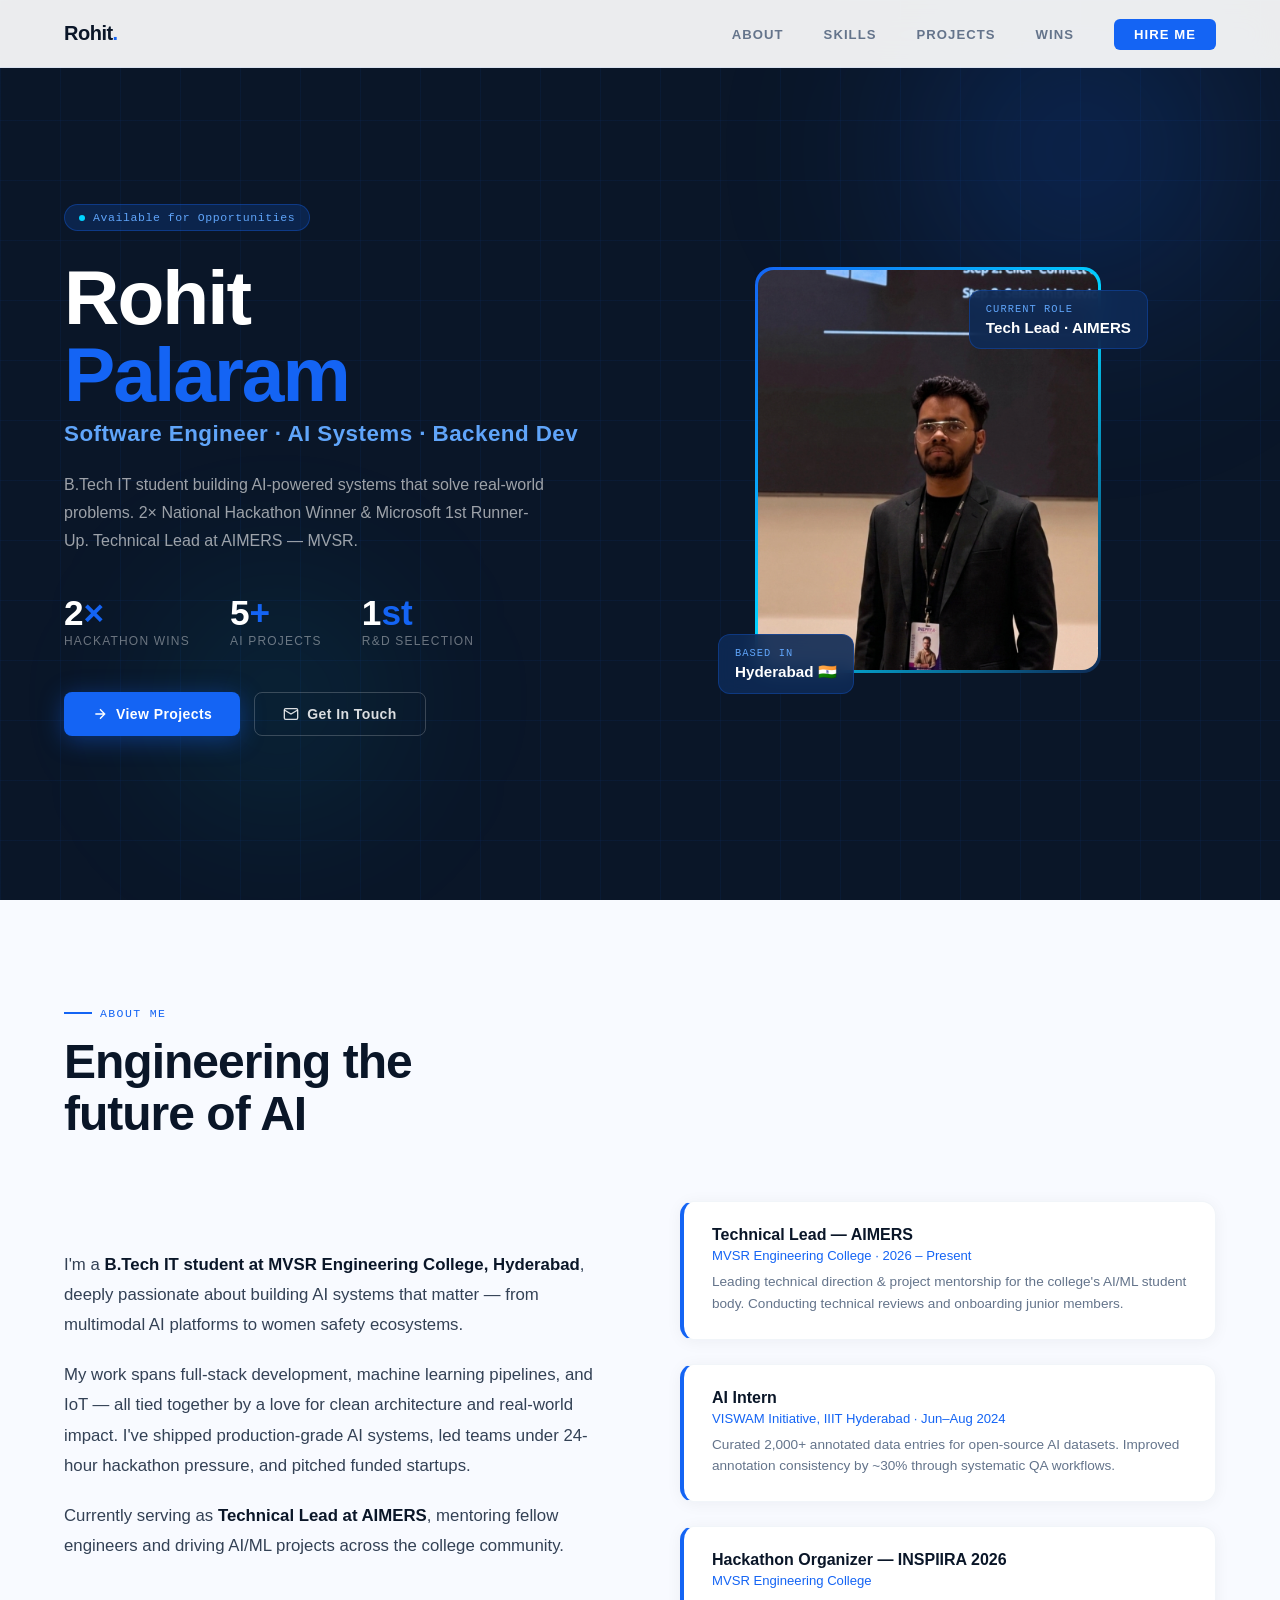
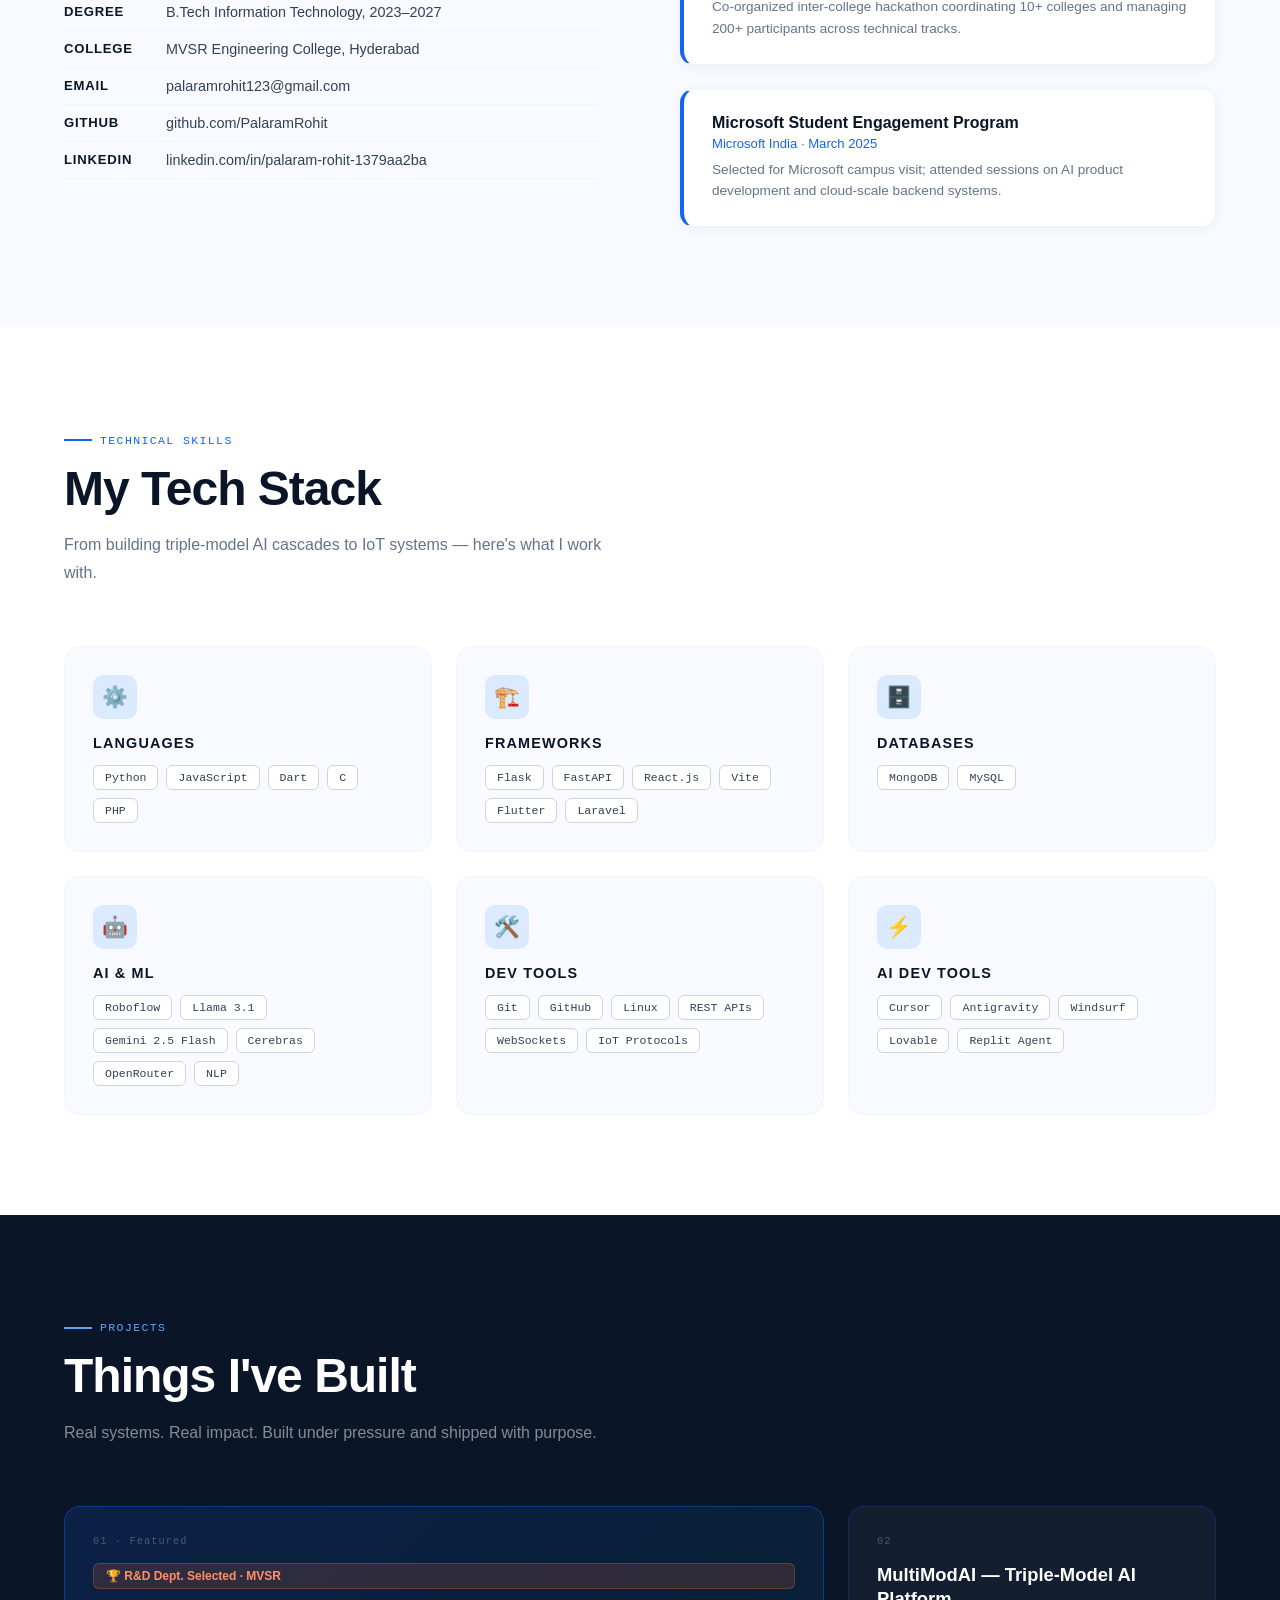
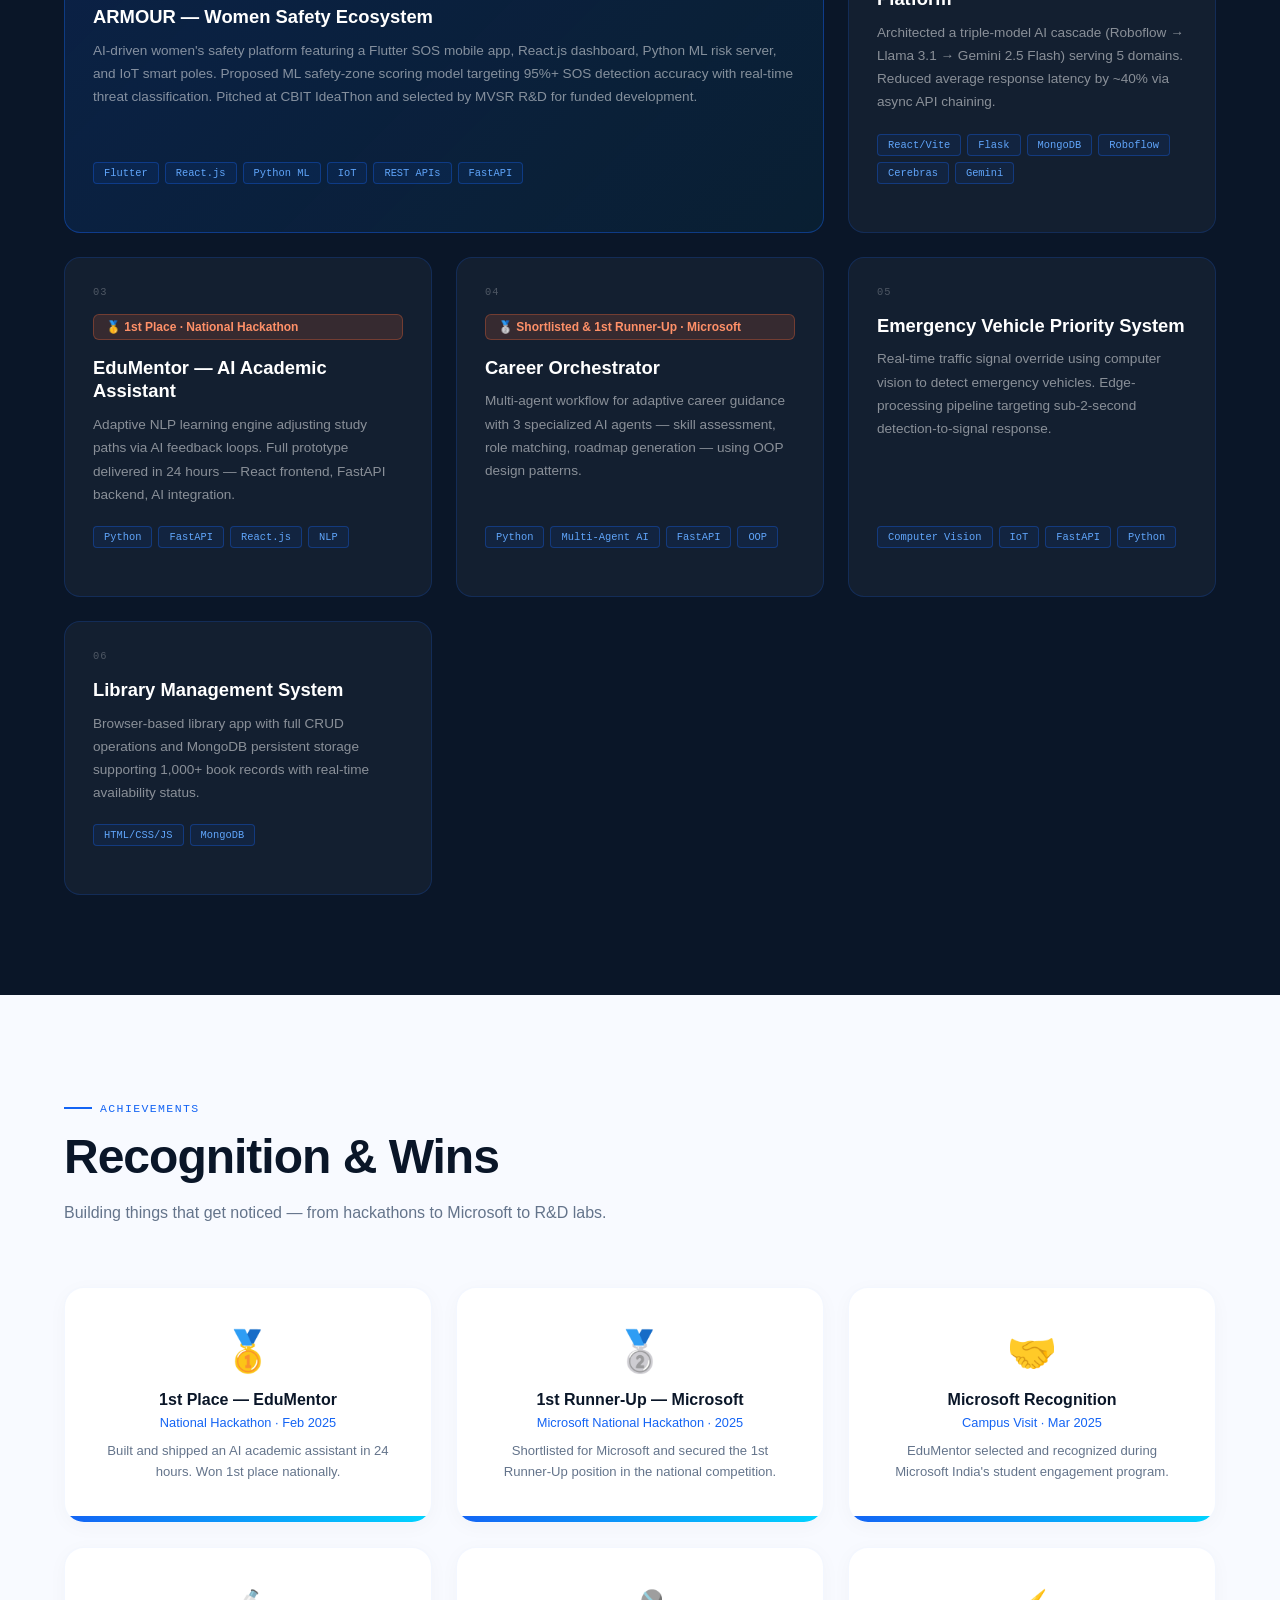
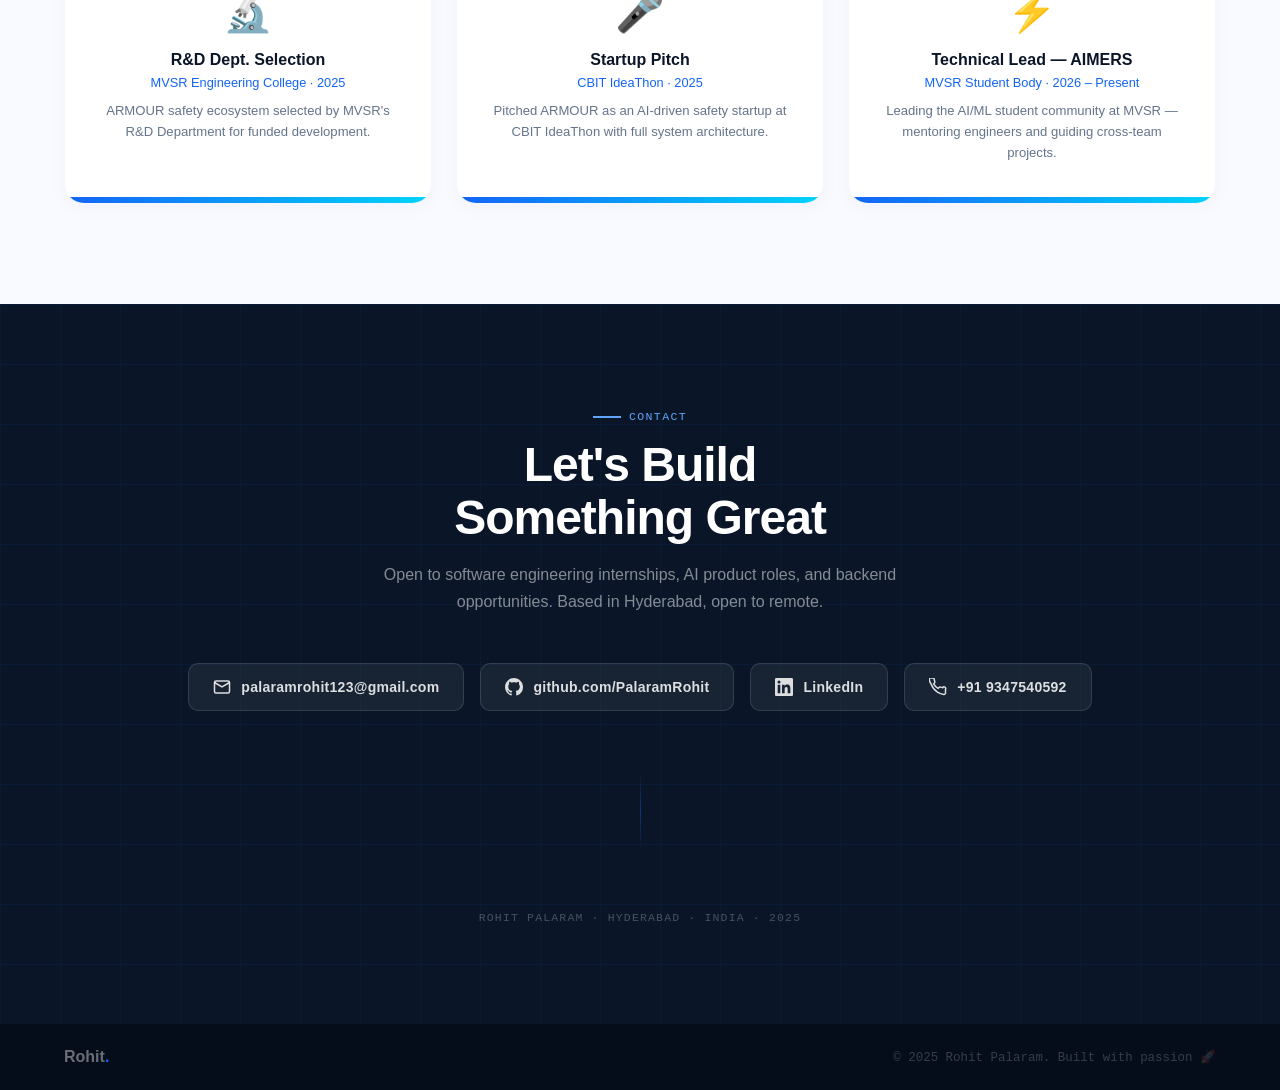
==== index.html @ 44fcdcca "Deployment fix: Add vercel.json and build triggers" ====
<!-- Build Trigger: 2026-04-26T14:35 -->
<!DOCTYPE html>
<html lang="en">

<head>
  <meta charset="UTF-8" />
  <meta name="viewport" content="width=device-width, initial-scale=1.0" />
  <title>Rohit Palaram — Software Engineer · AI Systems</title>

  <style>
    :root {
      --blue-deep: #0A1628;
      --blue-mid: #0E2A55;
      --blue-brand: #1464F4;
      --blue-light: #3B82F6;
      --blue-glow: #60A5FA;
      --blue-pale: #DBEAFE;
      --white: #FFFFFF;
      --off-white: #F8FAFF;
      --gray-100: #F1F5F9;
      --gray-300: #CBD5E1;
      --gray-500: #64748B;
      --gray-700: #334155;
      --accent: #00D4FF;
      --accent2: #FF6B35;
      --font-display: 'Segoe UI', 'Inter', Arial Black, sans-serif;
      --font-body: 'Segoe UI', Arial, sans-serif;
      --font-mono: 'Consolas', 'Courier New', monospace;
    }

    *,
    *::before,
    *::after {
      box-sizing: border-box;
      margin: 0;
      padding: 0;
    }

    html {
      scroll-behavior: smooth;
    }

    body {
      font-family: var(--font-body);
      background: var(--white);
      color: var(--gray-700);
      overflow-x: hidden;
    }

    /* ===== SCROLLBAR ===== */
    ::-webkit-scrollbar {
      width: 4px;
    }

    ::-webkit-scrollbar-track {
      background: var(--gray-100);
    }

    ::-webkit-scrollbar-thumb {
      background: var(--blue-brand);
      border-radius: 2px;
    }

    /* ===== NAV ===== */
    nav {
      position: fixed;
      top: 0;
      left: 0;
      right: 0;
      z-index: 1000;
      display: flex;
      align-items: center;
      justify-content: space-between;
      padding: 0 5vw;
      height: 68px;
      background: rgba(255, 255, 255, 0.92);
      backdrop-filter: blur(16px);
      border-bottom: 1px solid rgba(20, 100, 244, 0.08);
      transition: box-shadow 0.3s;
    }

    nav.scrolled {
      box-shadow: 0 4px 32px rgba(10, 22, 40, 0.10);
    }

    .nav-logo {
      font-family: var(--font-display);
      font-size: 1.25rem;
      font-weight: 800;
      color: var(--blue-deep);
      text-decoration: none;
      letter-spacing: -0.5px;
    }

    .nav-logo span {
      color: var(--blue-brand);
    }

    .nav-links {
      display: flex;
      gap: 2.5rem;
      list-style: none;
    }

    .nav-links a {
      font-family: var(--font-display);
      font-size: 0.82rem;
      font-weight: 600;
      letter-spacing: 0.08em;
      text-transform: uppercase;
      color: var(--gray-500);
      text-decoration: none;
      transition: color 0.2s;
      position: relative;
    }

    .nav-links a::after {
      content: '';
      position: absolute;
      bottom: -4px;
      left: 0;
      right: 0;
      height: 2px;
      background: var(--blue-brand);
      transform: scaleX(0);
      transform-origin: left;
      transition: transform 0.3s cubic-bezier(.4, 0, .2, 1);
    }

    .nav-links a:hover {
      color: var(--blue-brand);
    }

    .nav-links a:hover::after {
      transform: scaleX(1);
    }

    .nav-cta {
      background: var(--blue-brand);
      color: var(--white) !important;
      padding: 8px 20px;
      border-radius: 6px;
      transition: background 0.2s, transform 0.2s !important;
    }

    .nav-cta:hover {
      background: var(--blue-mid) !important;
      transform: translateY(-1px);
    }

    .nav-cta::after {
      display: none !important;
    }

    .hamburger {
      display: none;
      flex-direction: column;
      gap: 5px;
      cursor: pointer;
      background: none;
      border: none;
    }

    .hamburger span {
      width: 24px;
      height: 2px;
      background: var(--blue-deep);
      border-radius: 2px;
      transition: all 0.3s;
    }

    /* ===== HERO ===== */
    #hero {
      min-height: 100vh;
      display: grid;
      grid-template-columns: 1fr 1fr;
      align-items: center;
      padding: 100px 5vw 60px;
      background: var(--blue-deep);
      position: relative;
      overflow: hidden;
    }

    .hero-bg-grid {
      position: absolute;
      inset: 0;
      background-image:
        linear-gradient(rgba(20, 100, 244, 0.06) 1px, transparent 1px),
        linear-gradient(90deg, rgba(20, 100, 244, 0.06) 1px, transparent 1px);
      background-size: 60px 60px;
      pointer-events: none;
    }

    .hero-bg-orb {
      position: absolute;
      border-radius: 50%;
      filter: blur(80px);
      pointer-events: none;
    }

    .hero-bg-orb.orb1 {
      width: 500px;
      height: 500px;
      background: radial-gradient(circle, rgba(20, 100, 244, 0.25), transparent 70%);
      top: -100px;
      right: -50px;
    }

    .hero-bg-orb.orb2 {
      width: 300px;
      height: 300px;
      background: radial-gradient(circle, rgba(0, 212, 255, 0.15), transparent 70%);
      bottom: 50px;
      left: 10%;
    }

    .hero-left {
      position: relative;
      z-index: 2;
      animation: fadeSlideUp 0.9s ease both;
    }

    .hero-badge {
      display: inline-flex;
      align-items: center;
      gap: 8px;
      background: rgba(20, 100, 244, 0.18);
      border: 1px solid rgba(20, 100, 244, 0.35);
      color: var(--blue-glow);
      font-family: var(--font-mono);
      font-size: 0.72rem;
      padding: 6px 14px;
      border-radius: 20px;
      margin-bottom: 28px;
      letter-spacing: 0.05em;
    }

    .hero-badge .dot {
      width: 6px;
      height: 6px;
      background: var(--accent);
      border-radius: 50%;
      animation: pulse 2s infinite;
    }

    .hero-name {
      font-family: var(--font-display);
      font-size: clamp(3rem, 6vw, 5.5rem);
      font-weight: 800;
      line-height: 1.0;
      color: var(--white);
      letter-spacing: -2px;
      margin-bottom: 8px;
    }

    .hero-name .blue {
      color: var(--blue-brand);
    }

    .hero-role {
      font-family: var(--font-display);
      font-size: clamp(1rem, 2vw, 1.4rem);
      font-weight: 600;
      color: var(--blue-glow);
      letter-spacing: 0.02em;
      margin-bottom: 24px;
    }

    .hero-desc {
      font-size: 1rem;
      color: rgba(255, 255, 255, 0.6);
      line-height: 1.75;
      max-width: 480px;
      margin-bottom: 40px;
      font-weight: 300;
    }

    .hero-stats {
      display: flex;
      gap: 2.5rem;
      margin-bottom: 44px;
    }

    .hero-stat-num {
      font-family: var(--font-display);
      font-size: 2.2rem;
      font-weight: 800;
      color: var(--white);
      line-height: 1;
    }

    .hero-stat-num span {
      color: var(--blue-brand);
    }

    .hero-stat-label {
      font-size: 0.75rem;
      color: rgba(255, 255, 255, 0.4);
      text-transform: uppercase;
      letter-spacing: 0.1em;
      margin-top: 4px;
    }

    .hero-btns {
      display: flex;
      gap: 14px;
      flex-wrap: wrap;
    }

    .btn-primary {
      display: inline-flex;
      align-items: center;
      gap: 8px;
      background: var(--blue-brand);
      color: var(--white);
      font-family: var(--font-display);
      font-weight: 700;
      font-size: 0.875rem;
      padding: 14px 28px;
      border-radius: 8px;
      text-decoration: none;
      letter-spacing: 0.03em;
      transition: all 0.25s cubic-bezier(.4, 0, .2, 1);
      box-shadow: 0 4px 24px rgba(20, 100, 244, 0.4);
    }

    .btn-primary:hover {
      background: #0F52CF;
      transform: translateY(-2px);
      box-shadow: 0 8px 32px rgba(20, 100, 244, 0.55);
    }

    .btn-outline {
      display: inline-flex;
      align-items: center;
      gap: 8px;
      background: transparent;
      color: rgba(255, 255, 255, 0.85);
      font-family: var(--font-display);
      font-weight: 600;
      font-size: 0.875rem;
      padding: 13px 28px;
      border-radius: 8px;
      border: 1.5px solid rgba(255, 255, 255, 0.2);
      text-decoration: none;
      letter-spacing: 0.03em;
      transition: all 0.25s;
    }

    .btn-outline:hover {
      border-color: var(--blue-glow);
      color: var(--blue-glow);
      transform: translateY(-2px);
    }

    .hero-right {
      position: relative;
      z-index: 2;
      display: flex;
      align-items: center;
      justify-content: center;
      animation: fadeSlideUp 0.9s 0.2s ease both;
    }

    .hero-photo-frame {
      position: relative;
      width: 340px;
      height: 400px;
    }

    .hero-photo-frame::before {
      content: '';
      position: absolute;
      inset: -3px;
      background: linear-gradient(135deg, var(--blue-brand), var(--accent), var(--blue-mid));
      border-radius: 18px;
      z-index: 0;
      animation: borderRotate 4s linear infinite;
    }

    .hero-photo-frame img {
      position: relative;
      z-index: 1;
      width: 100%;
      height: 100%;
      object-fit: cover;
      border-radius: 16px;
      display: block;
    }

    .hero-card {
      position: absolute;
      background: rgba(14, 42, 85, 0.9);
      border: 1px solid rgba(20, 100, 244, 0.3);
      border-radius: 12px;
      padding: 12px 16px;
      backdrop-filter: blur(10px);
      z-index: 3;
    }

    .hero-card-label {
      font-family: var(--font-mono);
      font-size: 0.65rem;
      color: var(--blue-glow);
      text-transform: uppercase;
      letter-spacing: 0.1em;
      margin-bottom: 4px;
    }

    .hero-card-val {
      font-family: var(--font-display);
      font-size: 0.95rem;
      font-weight: 700;
      color: var(--white);
    }

    .card-tl {
      bottom: -24px;
      left: -40px;
    }

    .card-tr {
      top: 20px;
      right: -50px;
    }

    /* ===== SECTION DEFAULTS ===== */
    section {
      padding: 100px 5vw;
    }

    .section-tag {
      display: inline-flex;
      align-items: center;
      gap: 8px;
      font-family: var(--font-mono);
      font-size: 0.72rem;
      font-weight: 500;
      color: var(--blue-brand);
      text-transform: uppercase;
      letter-spacing: 0.12em;
      margin-bottom: 16px;
    }

    .section-tag::before {
      content: '';
      width: 28px;
      height: 2px;
      background: var(--blue-brand);
    }

    .section-title {
      font-family: var(--font-display);
      font-size: clamp(2rem, 4vw, 3rem);
      font-weight: 800;
      color: var(--blue-deep);
      line-height: 1.1;
      letter-spacing: -1px;
      margin-bottom: 16px;
    }

    .section-sub {
      font-size: 1rem;
      color: var(--gray-500);
      line-height: 1.7;
      max-width: 560px;
      font-weight: 300;
    }

    /* ===== ABOUT ===== */
    #about {
      background: var(--off-white);
    }

    .about-grid {
      display: grid;
      grid-template-columns: 1fr 1fr;
      gap: 80px;
      align-items: center;
      margin-top: 60px;
    }

    .about-text p {
      font-size: 1.05rem;
      color: var(--gray-700);
      line-height: 1.8;
      margin-bottom: 20px;
      font-weight: 300;
    }

    .about-text p strong {
      color: var(--blue-deep);
      font-weight: 600;
    }

    .about-info-list {
      list-style: none;
      margin-top: 32px;
    }

    .about-info-list li {
      display: flex;
      align-items: center;
      gap: 12px;
      padding: 10px 0;
      border-bottom: 1px solid var(--gray-100);
      font-size: 0.9rem;
      color: var(--gray-700);
    }

    .about-info-list li span.label {
      font-family: var(--font-display);
      font-weight: 700;
      color: var(--blue-deep);
      min-width: 90px;
      font-size: 0.82rem;
      text-transform: uppercase;
      letter-spacing: 0.06em;
    }

    .about-right {
      display: flex;
      flex-direction: column;
      gap: 24px;
    }

    .exp-card {
      background: var(--white);
      border: 1px solid var(--gray-100);
      border-radius: 14px;
      padding: 24px 28px;
      border-left: 4px solid var(--blue-brand);
      box-shadow: 0 2px 16px rgba(10, 22, 40, 0.05);
      transition: transform 0.2s, box-shadow 0.2s;
    }

    .exp-card:hover {
      transform: translateX(6px);
      box-shadow: 0 8px 28px rgba(20, 100, 244, 0.12);
    }

    .exp-card-title {
      font-family: var(--font-display);
      font-size: 1rem;
      font-weight: 700;
      color: var(--blue-deep);
      margin-bottom: 4px;
    }

    .exp-card-sub {
      font-size: 0.82rem;
      color: var(--blue-brand);
      font-weight: 500;
      margin-bottom: 8px;
    }

    .exp-card-desc {
      font-size: 0.85rem;
      color: var(--gray-500);
      line-height: 1.6;
      font-weight: 300;
    }

    /* ===== SKILLS ===== */
    #skills {
      background: var(--white);
    }

    .skills-layout {
      margin-top: 60px;
      display: grid;
      grid-template-columns: repeat(3, 1fr);
      gap: 24px;
    }

    .skill-cat {
      background: var(--off-white);
      border: 1px solid var(--gray-100);
      border-radius: 16px;
      padding: 28px;
      transition: transform 0.25s, box-shadow 0.25s;
    }

    .skill-cat:hover {
      transform: translateY(-4px);
      box-shadow: 0 12px 36px rgba(20, 100, 244, 0.1);
    }

    .skill-cat-icon {
      width: 44px;
      height: 44px;
      background: var(--blue-pale);
      border-radius: 10px;
      display: flex;
      align-items: center;
      justify-content: center;
      font-size: 1.3rem;
      margin-bottom: 16px;
    }

    .skill-cat-name {
      font-family: var(--font-display);
      font-size: 0.9rem;
      font-weight: 700;
      color: var(--blue-deep);
      text-transform: uppercase;
      letter-spacing: 0.08em;
      margin-bottom: 14px;
    }

    .skill-tags {
      display: flex;
      flex-wrap: wrap;
      gap: 8px;
    }

    .skill-tag {
      background: var(--white);
      border: 1px solid var(--gray-300);
      color: var(--gray-700);
      font-family: var(--font-mono);
      font-size: 0.72rem;
      padding: 5px 11px;
      border-radius: 6px;
      transition: all 0.2s;
    }

    .skill-tag:hover {
      border-color: var(--blue-brand);
      color: var(--blue-brand);
      background: var(--blue-pale);
    }

    /* ===== PROJECTS ===== */
    #projects {
      background: var(--blue-deep);
    }

    #projects .section-title {
      color: var(--white);
    }

    #projects .section-sub {
      color: rgba(255, 255, 255, 0.5);
    }

    #projects .section-tag {
      color: var(--blue-glow);
    }

    #projects .section-tag::before {
      background: var(--blue-glow);
    }

    .projects-grid {
      margin-top: 60px;
      display: grid;
      grid-template-columns: repeat(3, 1fr);
      gap: 24px;
    }

    .project-card {
      background: rgba(255, 255, 255, 0.04);
      border: 1px solid rgba(20, 100, 244, 0.2);
      border-radius: 16px;
      padding: 28px;
      display: flex;
      flex-direction: column;
      transition: all 0.3s cubic-bezier(.4, 0, .2, 1);
      position: relative;
      overflow: hidden;
    }

    .project-card::before {
      content: '';
      position: absolute;
      top: 0;
      left: 0;
      right: 0;
      height: 3px;
      background: linear-gradient(90deg, var(--blue-brand), var(--accent));
      opacity: 0;
      transition: opacity 0.3s;
    }

    .project-card:hover {
      background: rgba(20, 100, 244, 0.1);
      border-color: rgba(20, 100, 244, 0.5);
      transform: translateY(-6px);
      box-shadow: 0 20px 48px rgba(0, 0, 0, 0.3);
    }

    .project-card:hover::before {
      opacity: 1;
    }

    .project-card.featured {
      grid-column: span 2;
      background: linear-gradient(135deg, rgba(20, 100, 244, 0.15), rgba(0, 212, 255, 0.05));
      border-color: rgba(20, 100, 244, 0.4);
    }

    .project-num {
      font-family: var(--font-mono);
      font-size: 0.65rem;
      color: rgba(255, 255, 255, 0.25);
      letter-spacing: 0.1em;
      margin-bottom: 16px;
    }

    .project-title {
      font-family: var(--font-display);
      font-size: 1.15rem;
      font-weight: 700;
      color: var(--white);
      margin-bottom: 10px;
      line-height: 1.3;
    }

    .project-desc {
      font-size: 0.85rem;
      color: rgba(255, 255, 255, 0.5);
      line-height: 1.7;
      margin-bottom: 20px;
      flex: 1;
      font-weight: 300;
    }

    .project-badges {
      display: flex;
      flex-wrap: wrap;
      gap: 6px;
      margin-bottom: 20px;
    }

    .project-badge {
      font-family: var(--font-mono);
      font-size: 0.65rem;
      padding: 4px 10px;
      border-radius: 4px;
      border: 1px solid rgba(20, 100, 244, 0.35);
      color: var(--blue-glow);
      background: rgba(20, 100, 244, 0.08);
    }

    .project-achievement {
      display: inline-flex;
      align-items: center;
      gap: 6px;
      background: rgba(255, 107, 53, 0.15);
      border: 1px solid rgba(255, 107, 53, 0.3);
      color: #FF9068;
      font-family: var(--font-display);
      font-size: 0.75rem;
      font-weight: 600;
      padding: 5px 12px;
      border-radius: 6px;
      margin-bottom: 16px;
    }

    /* ===== ACHIEVEMENTS ===== */
    #achievements {
      background: var(--off-white);
    }

    .achievements-layout {
      margin-top: 60px;
      display: grid;
      grid-template-columns: repeat(3, 1fr);
      gap: 24px;
    }

    .ach-card {
      background: var(--white);
      border: 1px solid rgba(20, 100, 244, 0.05);
      border-radius: 20px;
      padding: 40px 32px;
      text-align: center;
      transition: all 0.3s cubic-bezier(.4, 0, .2, 1);
      position: relative;
      overflow: hidden;
      box-shadow: 0 4px 20px rgba(0, 0, 0, 0.03);
    }

    .ach-card::after {
      content: '';
      position: absolute;
      bottom: 0;
      left: 0;
      right: 0;
      height: 6px;
      background: linear-gradient(90deg, #1464F4, #00D4FF);
      transition: height 0.3s;
    }

    .ach-card:hover {
      box-shadow: 0 20px 40px rgba(20, 100, 244, 0.1);
      transform: translateY(-8px);
    }

    .ach-card:hover::after {
      height: 10px;
    }



    .ach-emoji {
      font-size: 2.5rem;
      margin-bottom: 16px;
      display: block;
    }

    .ach-title {
      font-family: var(--font-display);
      font-size: 1rem;
      font-weight: 700;
      color: var(--blue-deep);
      margin-bottom: 6px;
    }

    .ach-sub {
      font-size: 0.8rem;
      color: var(--blue-brand);
      font-weight: 500;
      margin-bottom: 10px;
    }

    .ach-desc {
      font-size: 0.82rem;
      color: var(--gray-500);
      line-height: 1.6;
      font-weight: 300;
    }

    /* ===== CONTACT ===== */
    #contact {
      background: var(--blue-deep);
      text-align: center;
      position: relative;
      overflow: hidden;
    }

    #contact::before {
      content: '';
      position: absolute;
      inset: 0;
      background-image:
        linear-gradient(rgba(20, 100, 244, 0.06) 1px, transparent 1px),
        linear-gradient(90deg, rgba(20, 100, 244, 0.06) 1px, transparent 1px);
      background-size: 60px 60px;
    }

    #contact .section-title {
      color: var(--white);
      position: relative;
      z-index: 1;
    }

    #contact .section-sub {
      color: rgba(255, 255, 255, 0.5);
      margin: 0 auto;
      position: relative;
      z-index: 1;
    }

    #contact .section-tag {
      color: var(--blue-glow);
      position: relative;
      z-index: 1;
      justify-content: center;
    }

    #contact .section-tag::before {
      background: var(--blue-glow);
    }

    .contact-links {
      display: flex;
      justify-content: center;
      gap: 16px;
      margin-top: 48px;
      flex-wrap: wrap;
      position: relative;
      z-index: 1;
    }

    .contact-link {
      display: inline-flex;
      align-items: center;
      gap: 10px;
      background: rgba(255, 255, 255, 0.06);
      border: 1px solid rgba(255, 255, 255, 0.12);
      color: rgba(255, 255, 255, 0.85);
      font-family: var(--font-display);
      font-size: 0.875rem;
      font-weight: 600;
      padding: 14px 24px;
      border-radius: 10px;
      text-decoration: none;
      transition: all 0.25s;
      letter-spacing: 0.02em;
    }

    .contact-link:hover {
      background: rgba(20, 100, 244, 0.2);
      border-color: var(--blue-brand);
      color: var(--white);
      transform: translateY(-3px);
      box-shadow: 0 8px 24px rgba(20, 100, 244, 0.25);
    }

    .contact-link svg {
      width: 18px;
      height: 18px;
      flex-shrink: 0;
    }

    .contact-divider {
      width: 1px;
      height: 80px;
      background: linear-gradient(to bottom, transparent, rgba(20, 100, 244, 0.4), transparent);
      margin: 60px auto;
      position: relative;
      z-index: 1;
    }

    .contact-footer {
      font-family: var(--font-mono);
      font-size: 0.72rem;
      color: rgba(255, 255, 255, 0.25);
      letter-spacing: 0.1em;
      position: relative;
      z-index: 1;
    }

    /* ===== FOOTER ===== */
    footer {
      background: #050d1a;
      padding: 24px 5vw;
      display: flex;
      align-items: center;
      justify-content: space-between;
    }

    .footer-logo {
      font-family: var(--font-display);
      font-size: 1rem;
      font-weight: 800;
      color: rgba(255, 255, 255, 0.4);
      text-decoration: none;
    }

    .footer-logo span {
      color: var(--blue-brand);
    }

    .footer-copy {
      font-size: 0.78rem;
      color: rgba(255, 255, 255, 0.2);
      font-family: var(--font-mono);
    }

    /* ===== ANIMATIONS ===== */
    @keyframes fadeSlideUp {
      from {
        opacity: 0;
        transform: translateY(30px);
      }

      to {
        opacity: 1;
        transform: translateY(0);
      }
    }

    @keyframes pulse {

      0%,
      100% {
        opacity: 1;
        transform: scale(1);
      }

      50% {
        opacity: 0.5;
        transform: scale(0.8);
      }
    }

    @keyframes borderRotate {
      0% {
        opacity: 0.7;
      }

      50% {
        opacity: 1;
      }

      100% {
        opacity: 0.7;
      }
    }

    .reveal {
      opacity: 1;
      transform: translateY(0);
      transition: opacity 0.6s ease, transform 0.6s ease;
    }

    .reveal.hidden {
      opacity: 0;
      transform: translateY(24px);
    }

    /* ===== MOBILE MENU ===== */
    .mobile-menu {
      display: none;
      position: fixed;
      top: 68px;
      left: 0;
      right: 0;
      background: var(--white);
      padding: 24px 5vw;
      border-bottom: 1px solid var(--gray-100);
      flex-direction: column;
      gap: 16px;
      z-index: 999;
      box-shadow: 0 8px 32px rgba(10, 22, 40, 0.1);
    }

    .mobile-menu.open {
      display: flex;
    }

    .mobile-menu a {
      font-family: var(--font-display);
      font-size: 1rem;
      font-weight: 700;
      color: var(--blue-deep);
      text-decoration: none;
      padding: 8px 0;
      border-bottom: 1px solid var(--gray-100);
    }

    /* ===== RESPONSIVE ===== */
    @media (max-width: 1024px) {
      .skills-layout {
        grid-template-columns: repeat(2, 1fr);
      }

      .projects-grid {
        grid-template-columns: 1fr 1fr;
      }

      .project-card.featured {
        grid-column: span 2;
      }

      .achievements-layout {
        grid-template-columns: repeat(2, 1fr);
      }
    }

    @media (max-width: 768px) {
      #hero {
        grid-template-columns: 1fr;
        padding: 100px 5vw 60px;
        text-align: center;
      }

      .hero-right {
        display: none;
      }

      .hero-stats {
        justify-content: center;
      }

      .hero-btns {
        justify-content: center;
      }

      .hero-desc {
        margin: 0 auto 40px;
      }

      .about-grid {
        grid-template-columns: 1fr;
        gap: 40px;
      }

      .skills-layout {
        grid-template-columns: 1fr;
      }

      .projects-grid {
        grid-template-columns: 1fr;
      }

      .project-card.featured {
        grid-column: span 1;
      }

      .achievements-layout {
        grid-template-columns: 1fr;
      }

      .nav-links {
        display: none;
      }

      .hamburger {
        display: flex;
      }

      footer {
        flex-direction: column;
        gap: 8px;
        text-align: center;
      }
    }
  </style>
</head>

<body>

  <!-- NAV -->
  <nav id="navbar">
    <a href="#hero" class="nav-logo">Rohit<span>.</span></a>
    <ul class="nav-links">
      <li><a href="#about">About</a></li>
      <li><a href="#skills">Skills</a></li>
      <li><a href="#projects">Projects</a></li>
      <li><a href="#achievements">Wins</a></li>
      <li><a href="mailto:palaramrohit123@gmail.com" class="nav-cta">Hire Me</a></li>
    </ul>
    <button class="hamburger" id="hamburger" aria-label="Menu">
      <span></span><span></span><span></span>
    </button>
  </nav>

  <div class="mobile-menu" id="mobileMenu">
    <a href="#about">About</a>
    <a href="#skills">Skills</a>
    <a href="#projects">Projects</a>
    <a href="#achievements">Achievements</a>
    <a href="#contact">Contact</a>
  </div>

  <!-- HERO -->
  <section id="hero">
    <div class="hero-bg-grid"></div>
    <div class="hero-bg-orb orb1"></div>
    <div class="hero-bg-orb orb2"></div>

    <div class="hero-left">
      <div class="hero-badge">
        <span class="dot"></span>
        Available for Opportunities
      </div>
      <h1 class="hero-name">Rohit<br><span class="blue">Palaram</span></h1>
      <p class="hero-role">Software Engineer · AI Systems · Backend Dev</p>
      <p class="hero-desc">
        B.Tech IT student building AI-powered systems that solve real-world problems.
        2× National Hackathon Winner & Microsoft 1st Runner-Up. Technical Lead at AIMERS — MVSR.
      </p>
      <div class="hero-stats">
        <div>
          <div class="hero-stat-num">2<span>×</span></div>
          <div class="hero-stat-label">Hackathon Wins</div>
        </div>
        <div>
          <div class="hero-stat-num">5<span>+</span></div>
          <div class="hero-stat-label">AI Projects</div>
        </div>
        <div>
          <div class="hero-stat-num">1<span>st</span></div>
          <div class="hero-stat-label">R&D Selection</div>
        </div>
      </div>
      <div class="hero-btns">
        <a href="#projects" class="btn-primary">
          <svg width="16" height="16" fill="none" stroke="currentColor" stroke-width="2" viewBox="0 0 24 24">
            <path d="M5 12h14M12 5l7 7-7 7" />
          </svg>
          View Projects
        </a>
        <a href="mailto:palaramrohit123@gmail.com" class="btn-outline">
          <svg width="16" height="16" fill="none" stroke="currentColor" stroke-width="2" viewBox="0 0 24 24">
            <path d="M4 4h16c1.1 0 2 .9 2 2v12c0 1.1-.9 2-2 2H4c-1.1 0-2-.9-2-2V6c0-1.1.9-2 2-2z" />
            <polyline points="22,6 12,12 2,6" />
          </svg>
          Get In Touch
        </a>
      </div>
    </div>

    <div class="hero-right">
      <div class="hero-photo-frame">
        <img
          src="[data-uri]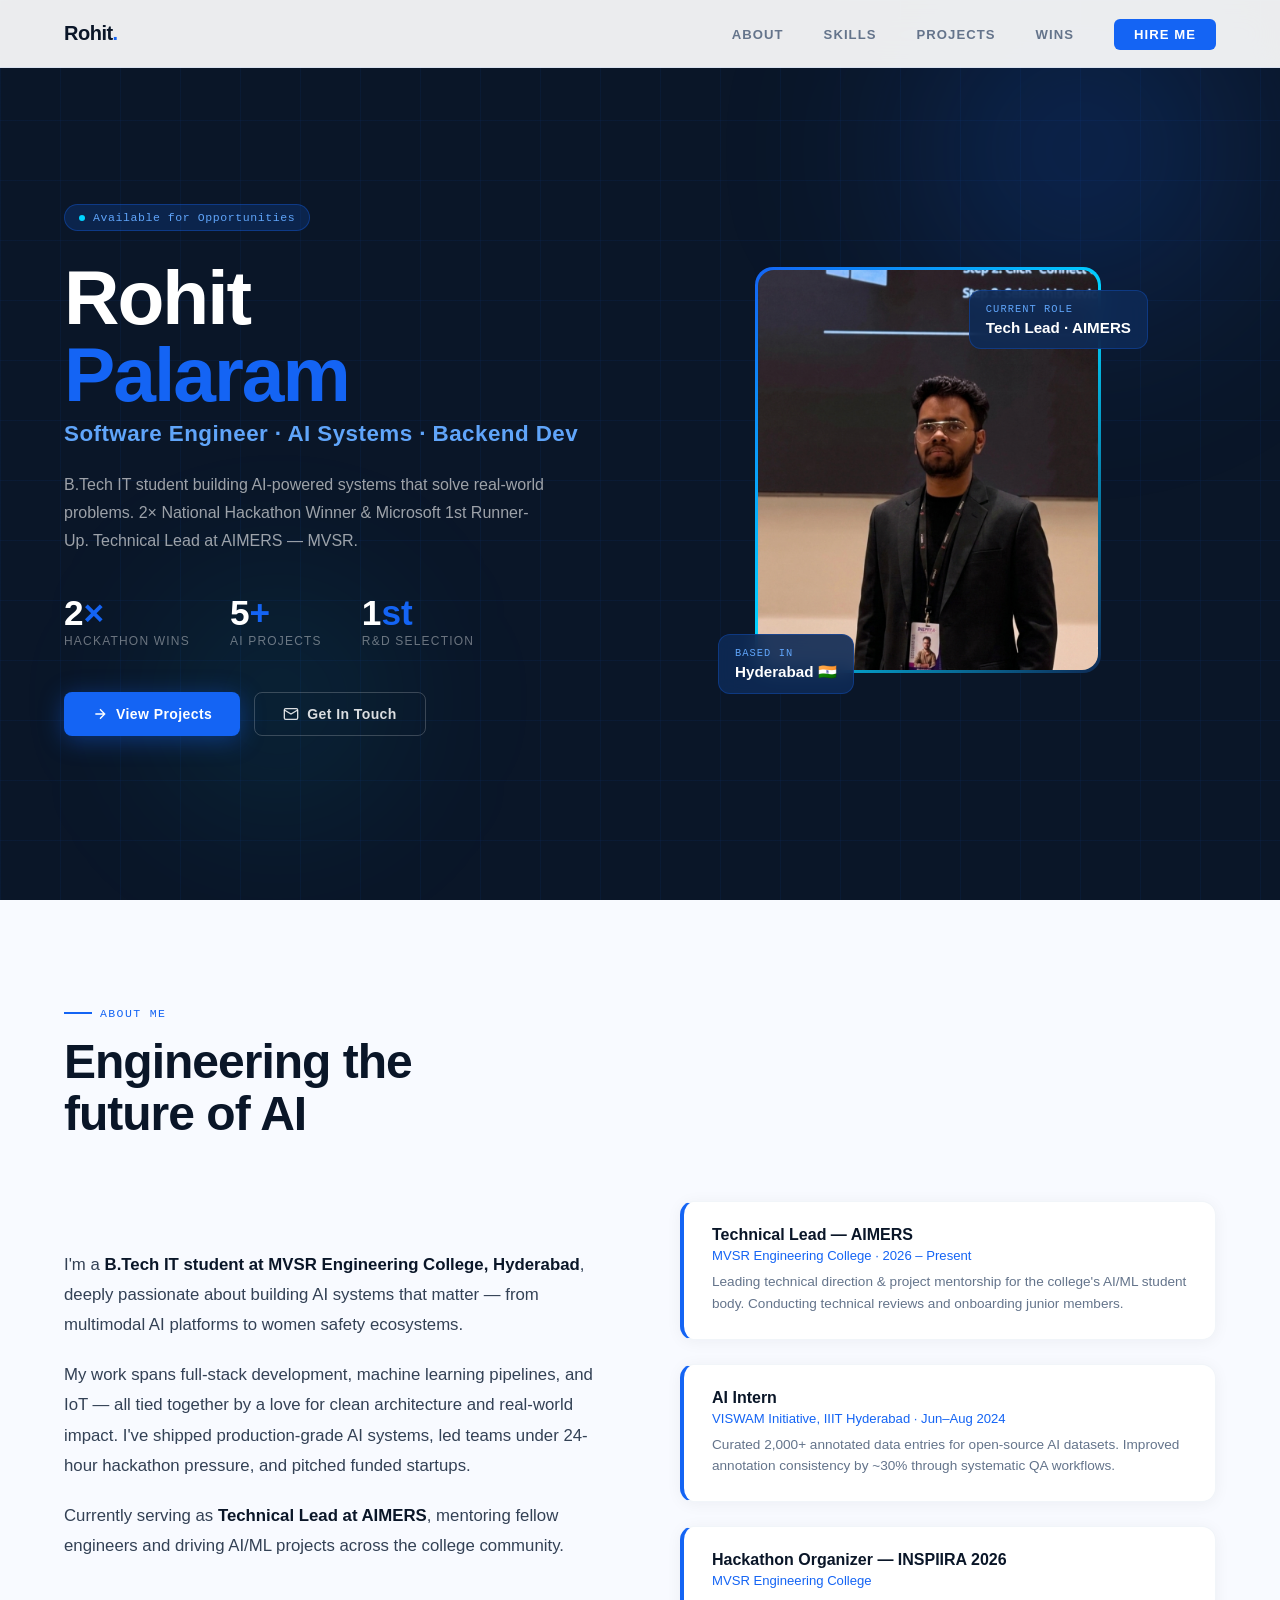
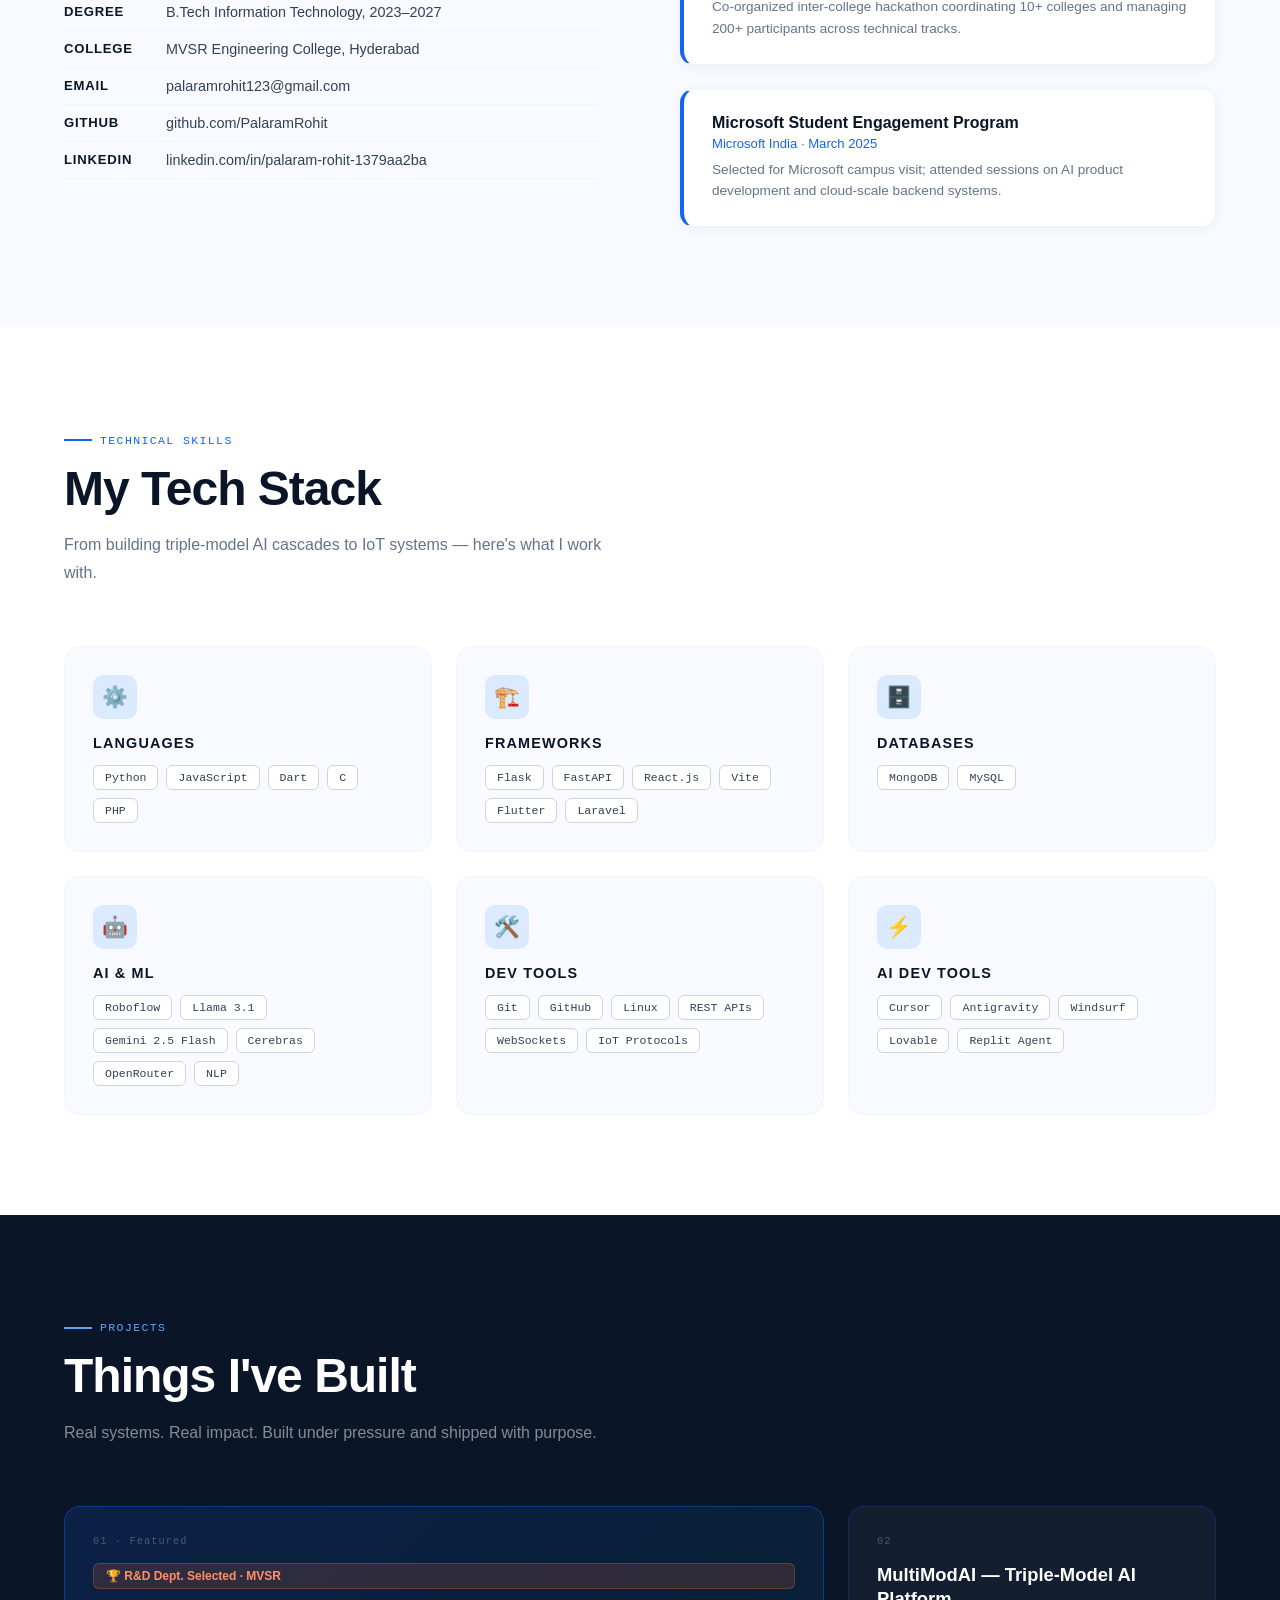
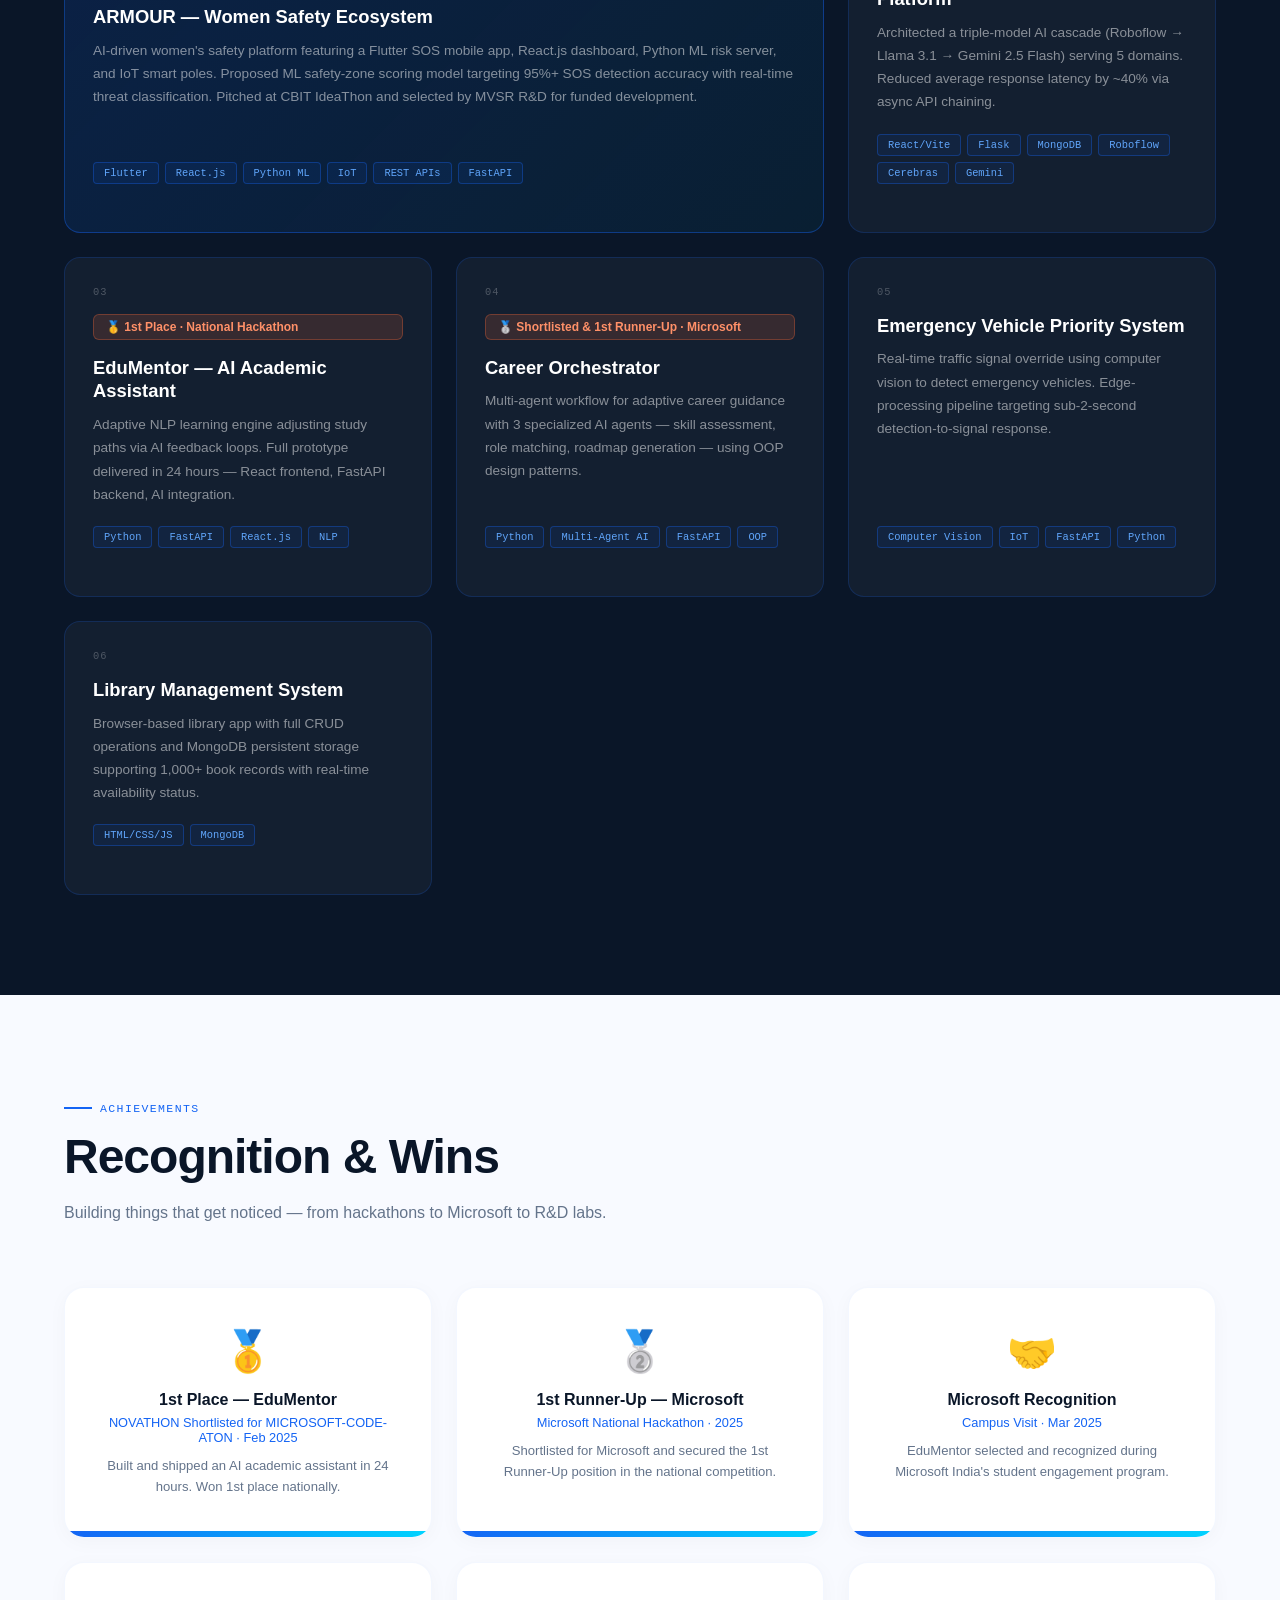
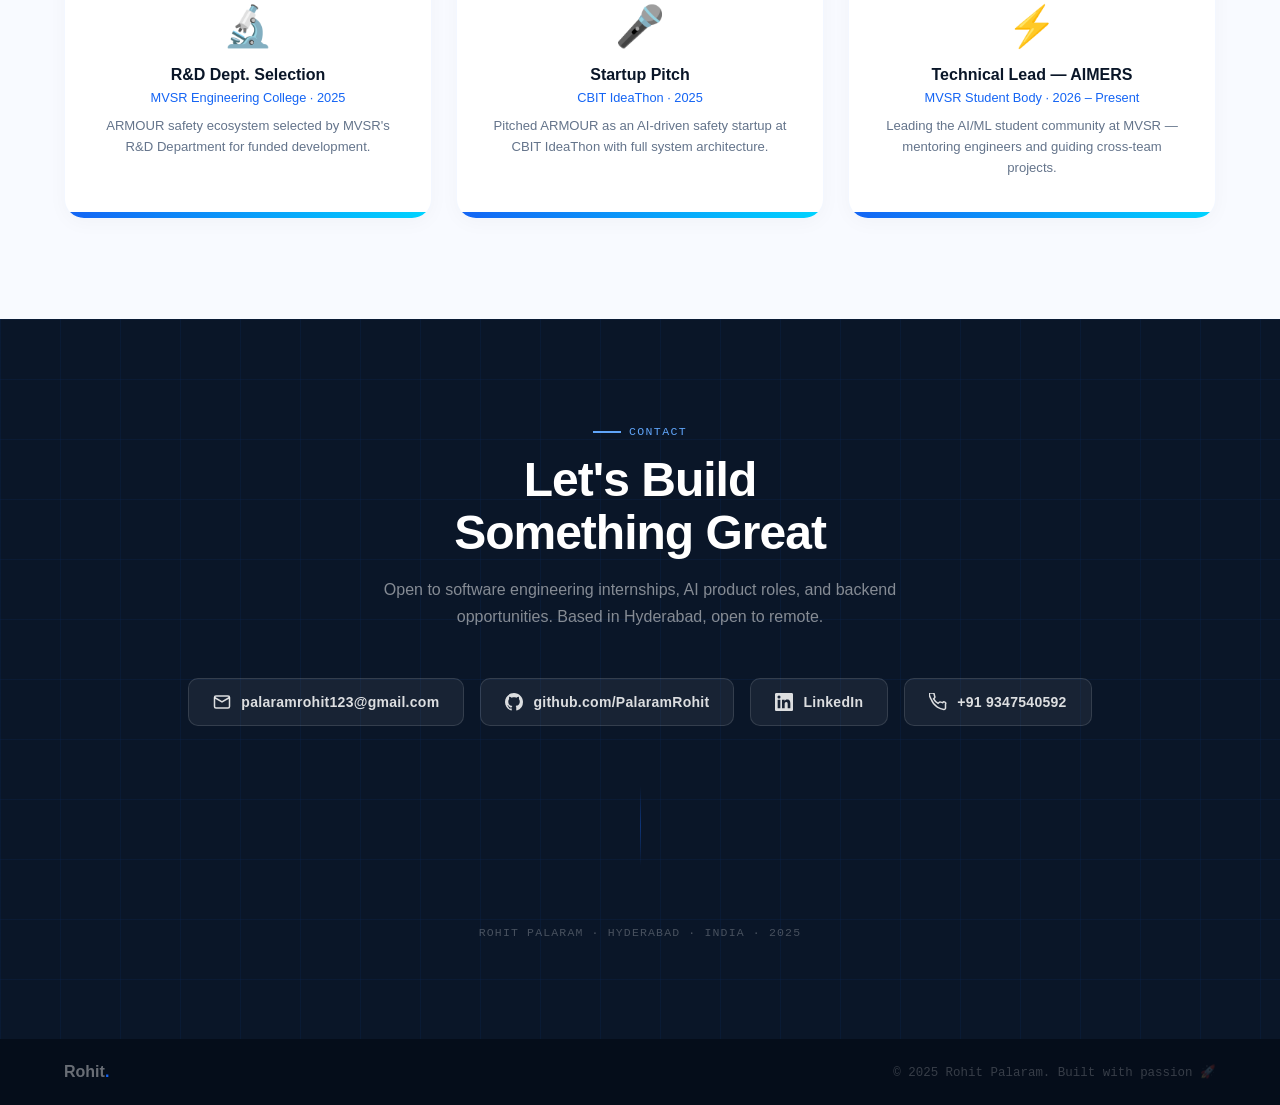
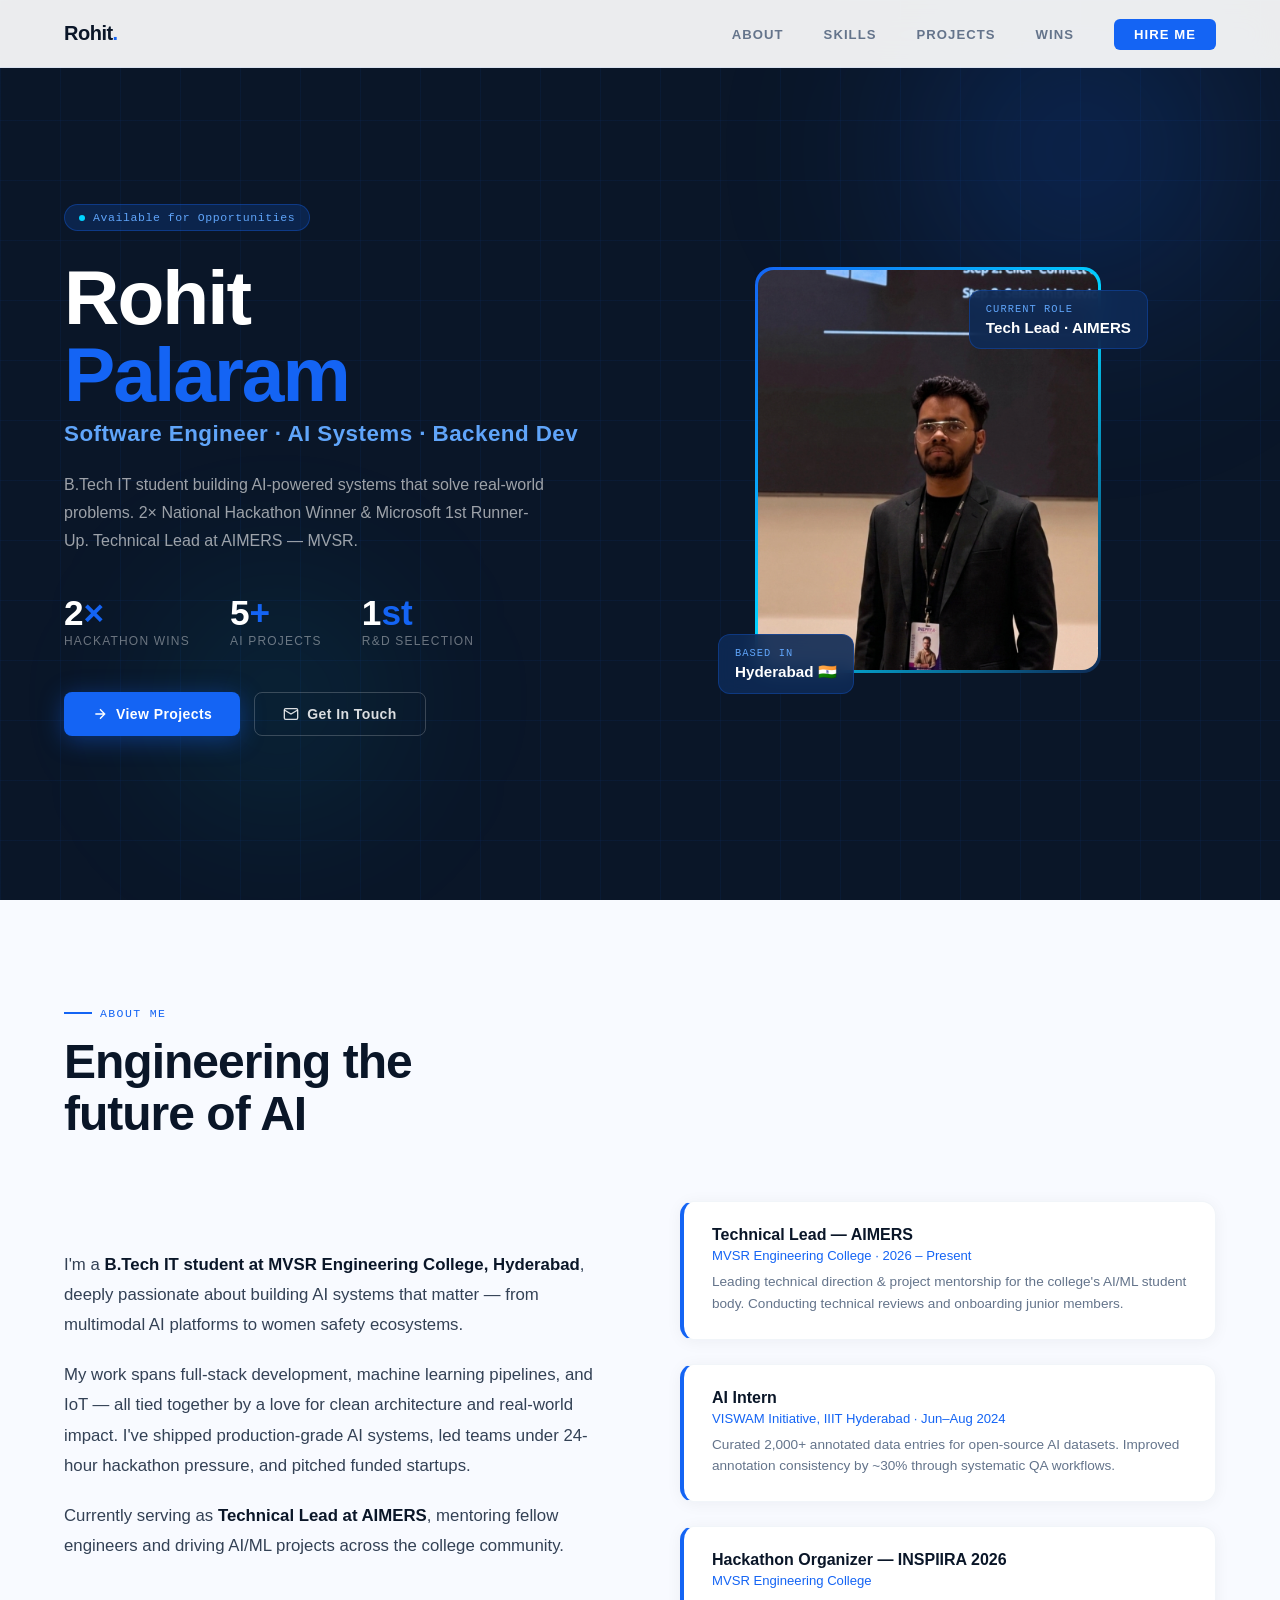
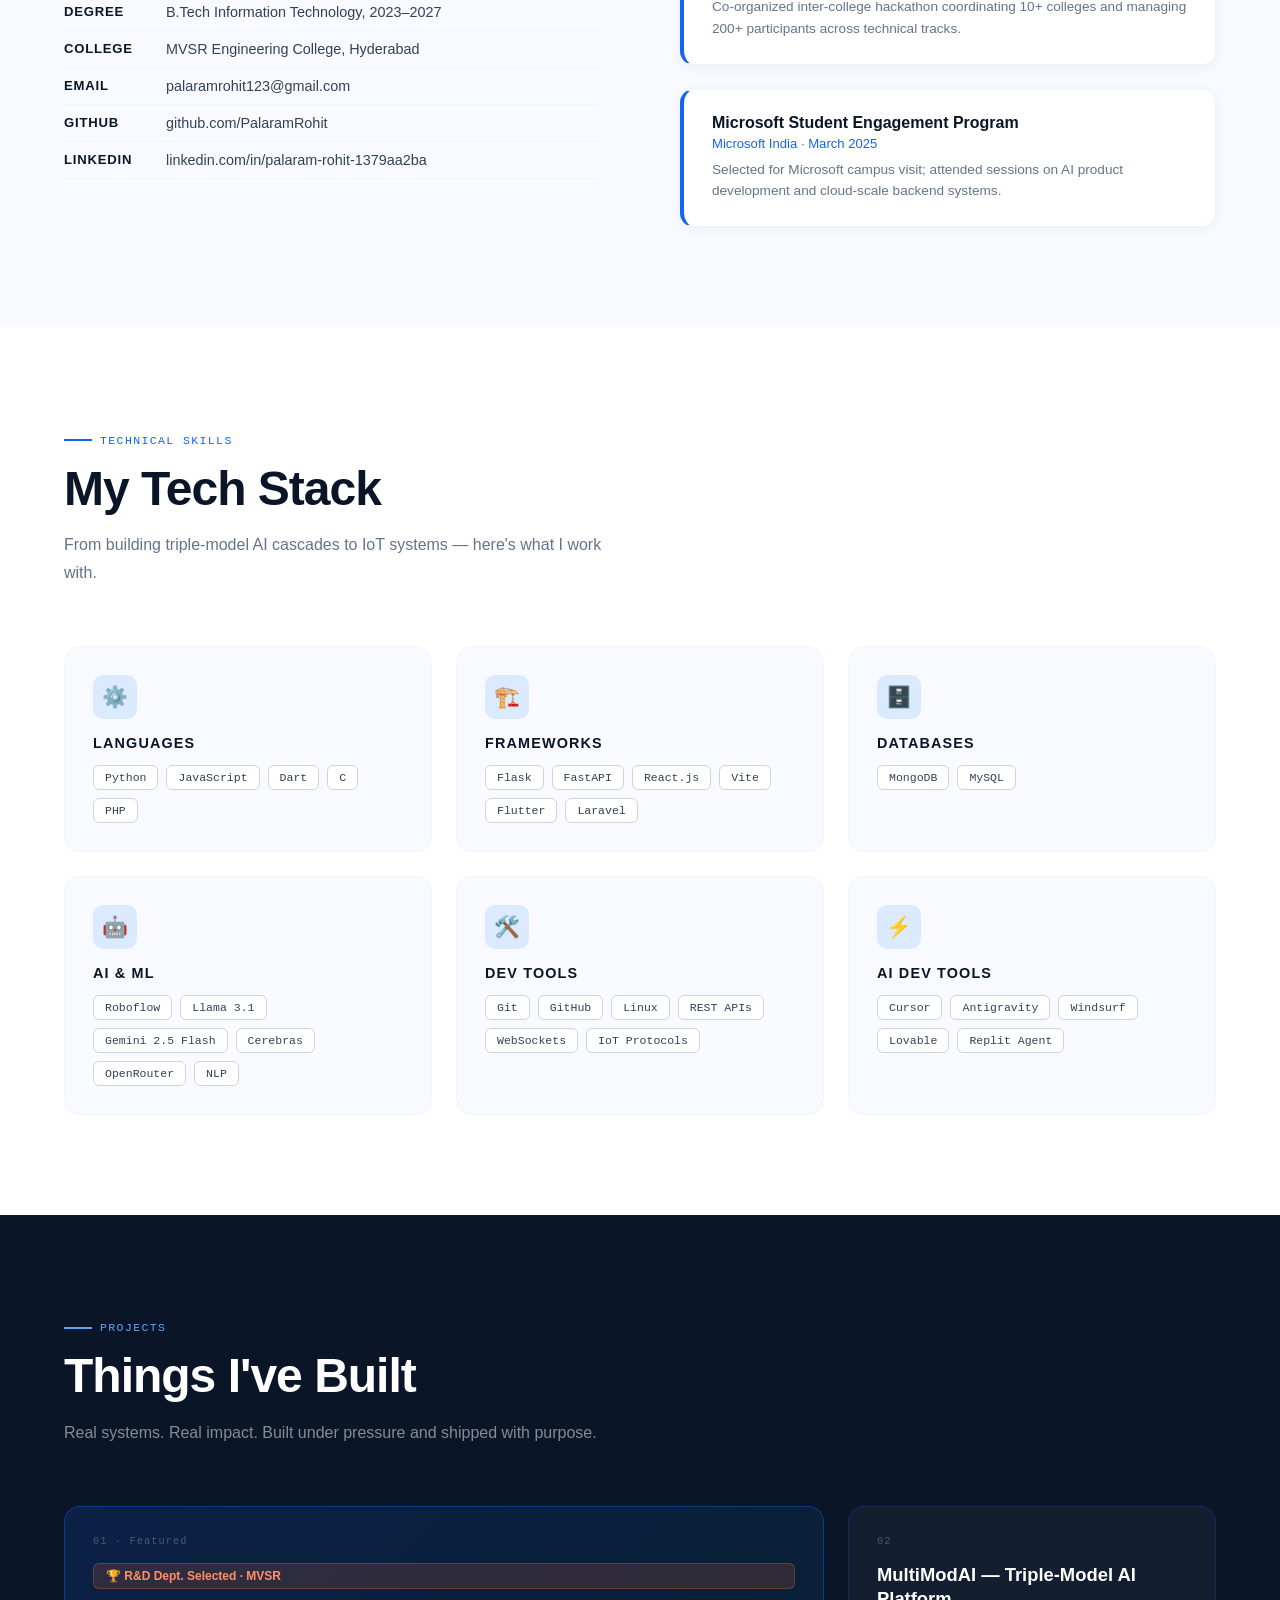
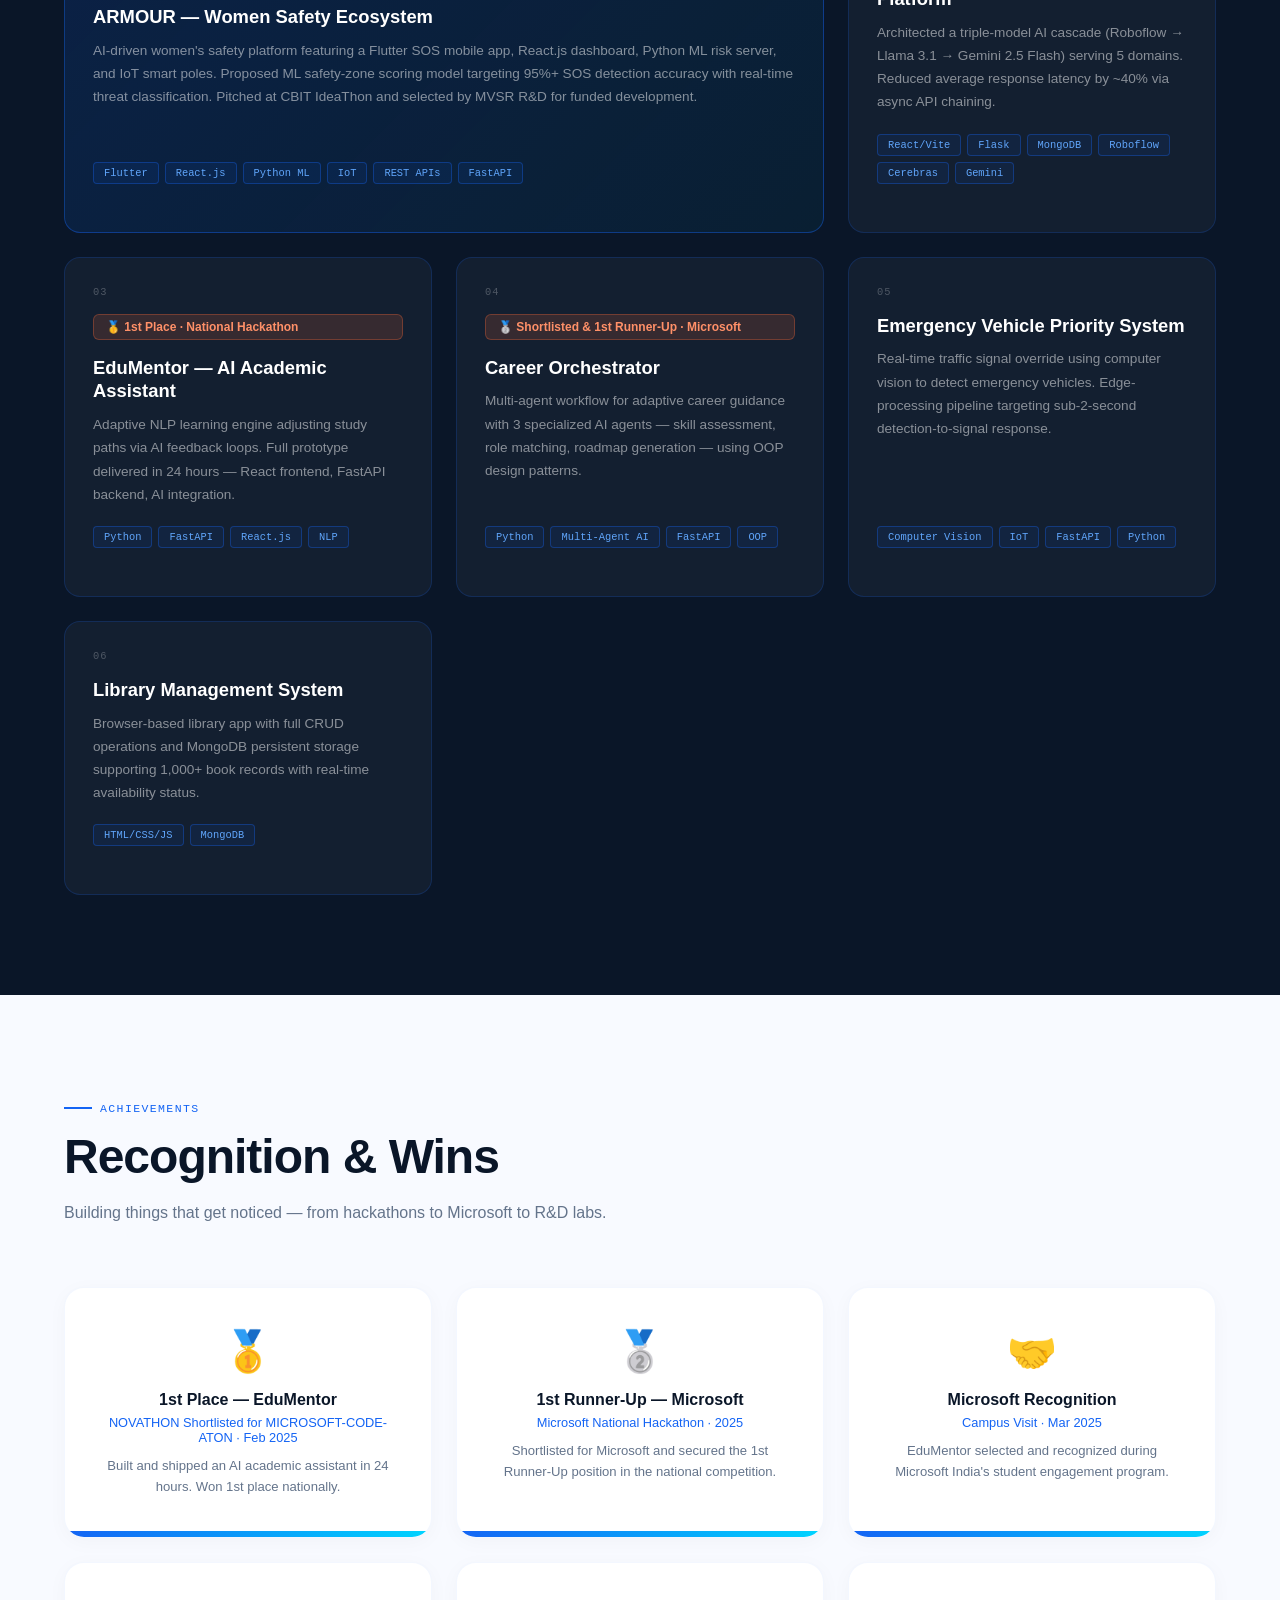
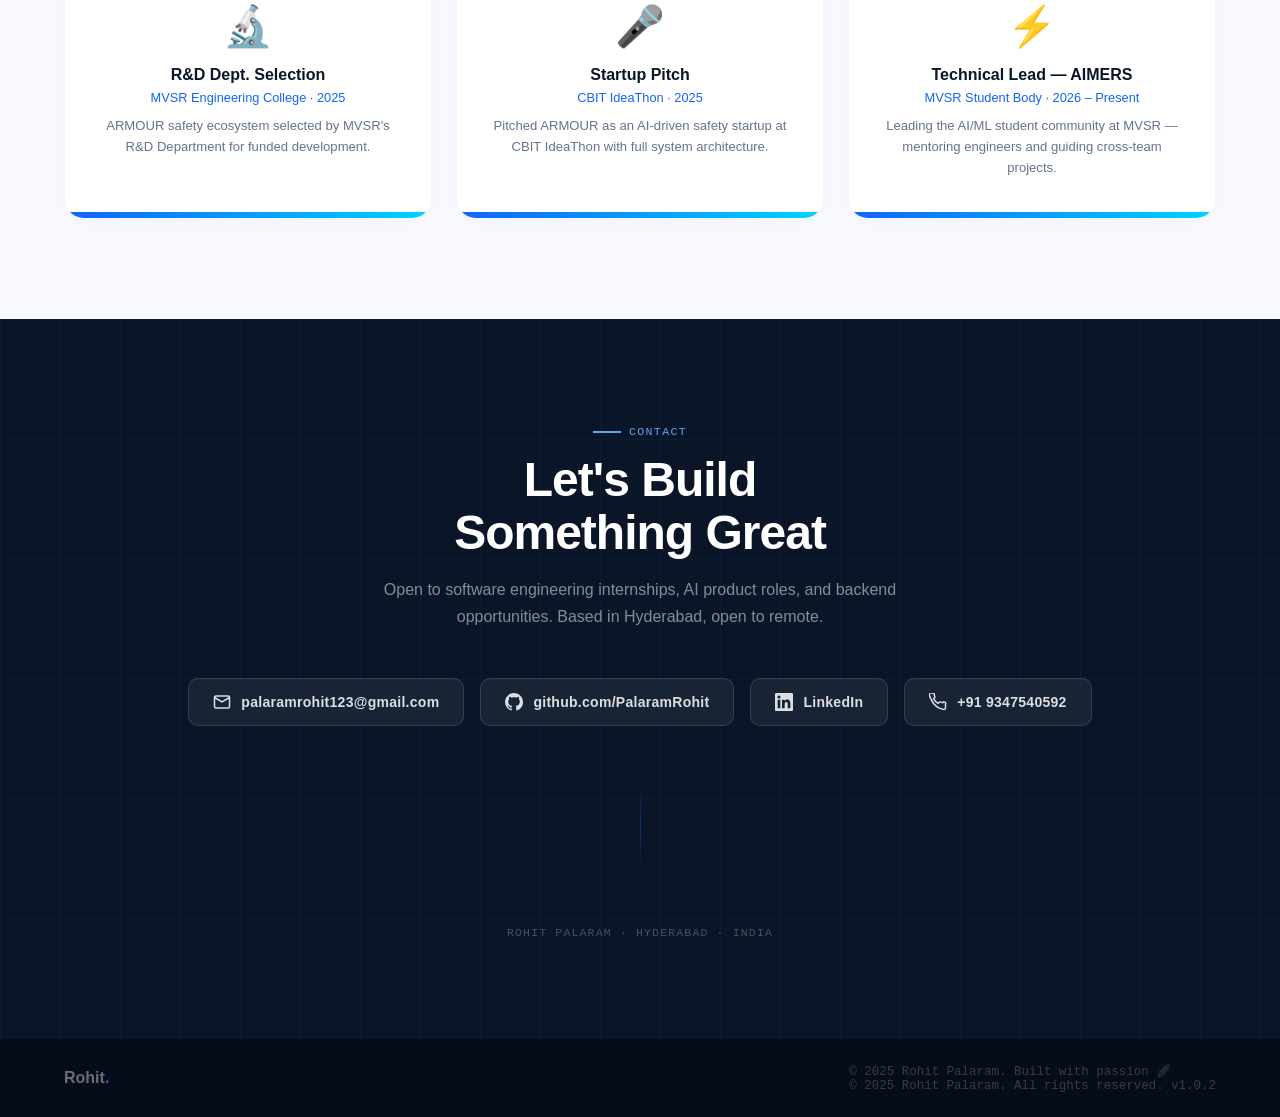
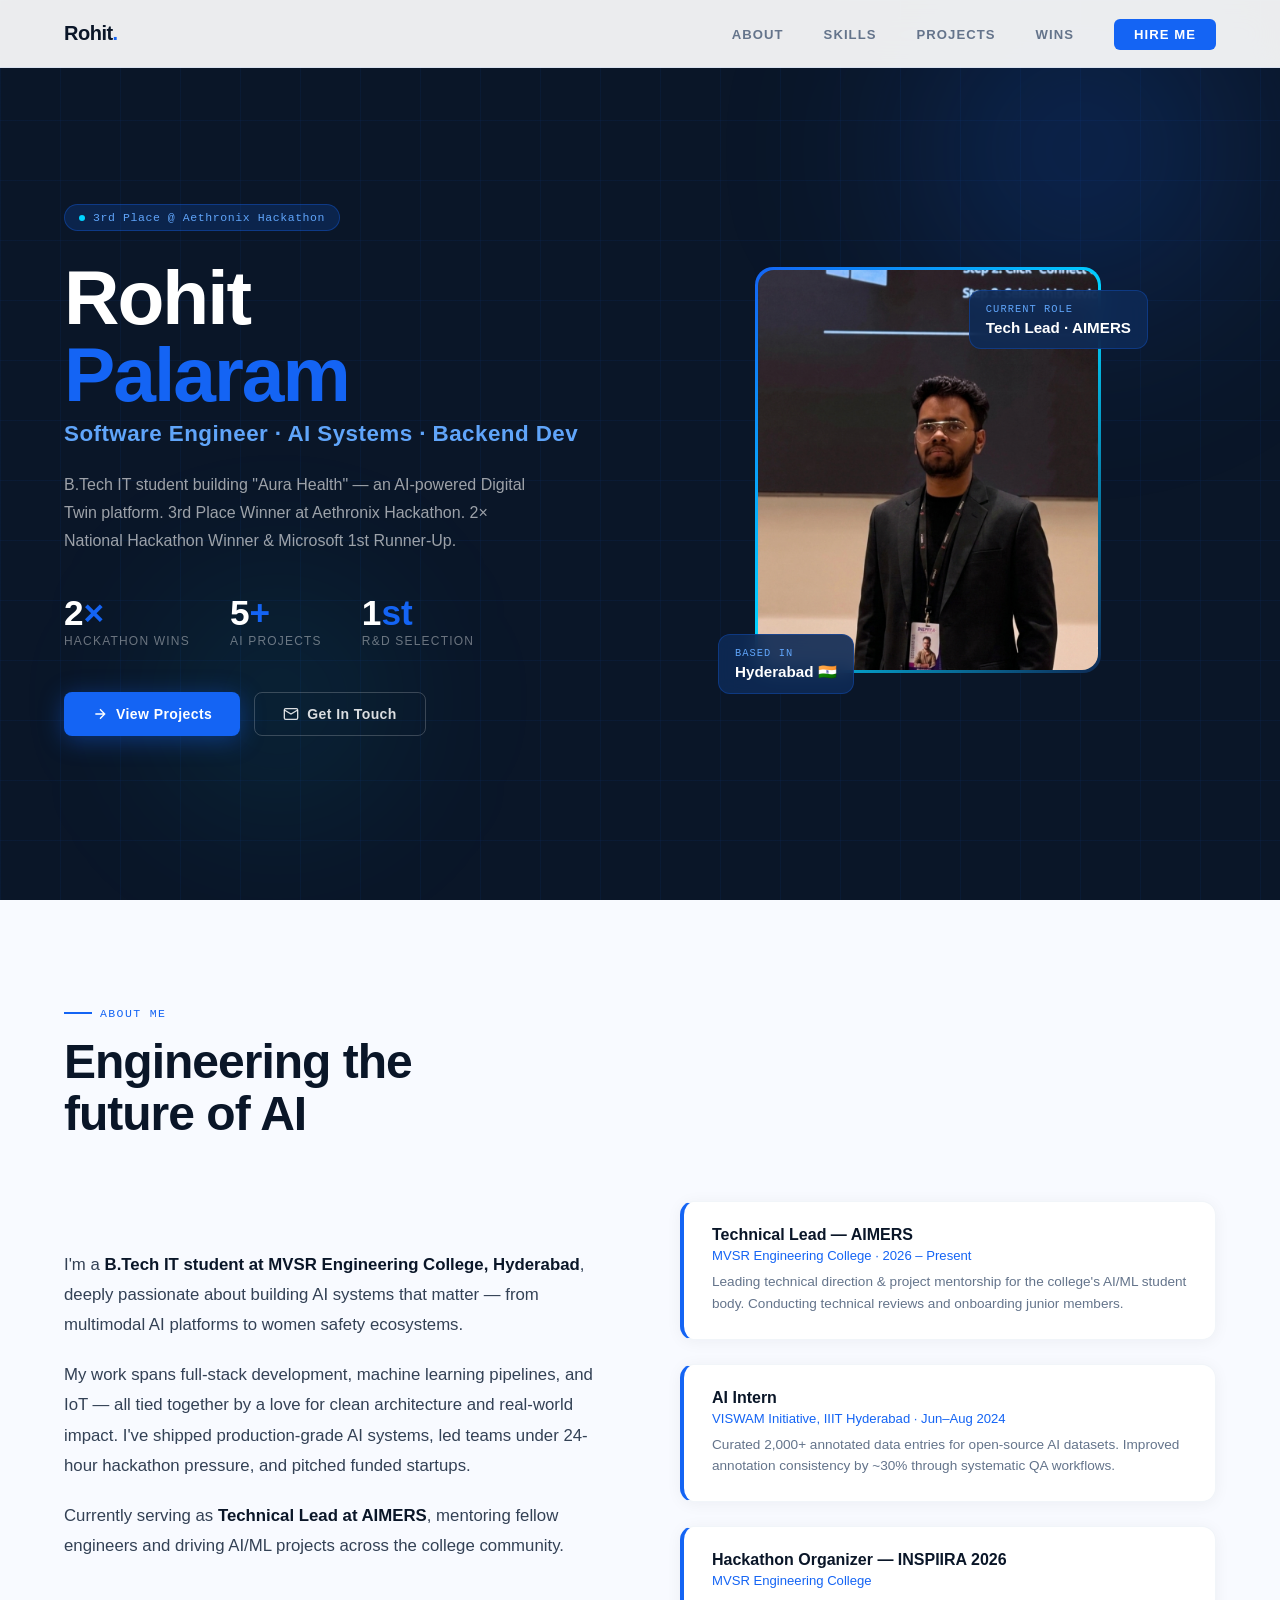
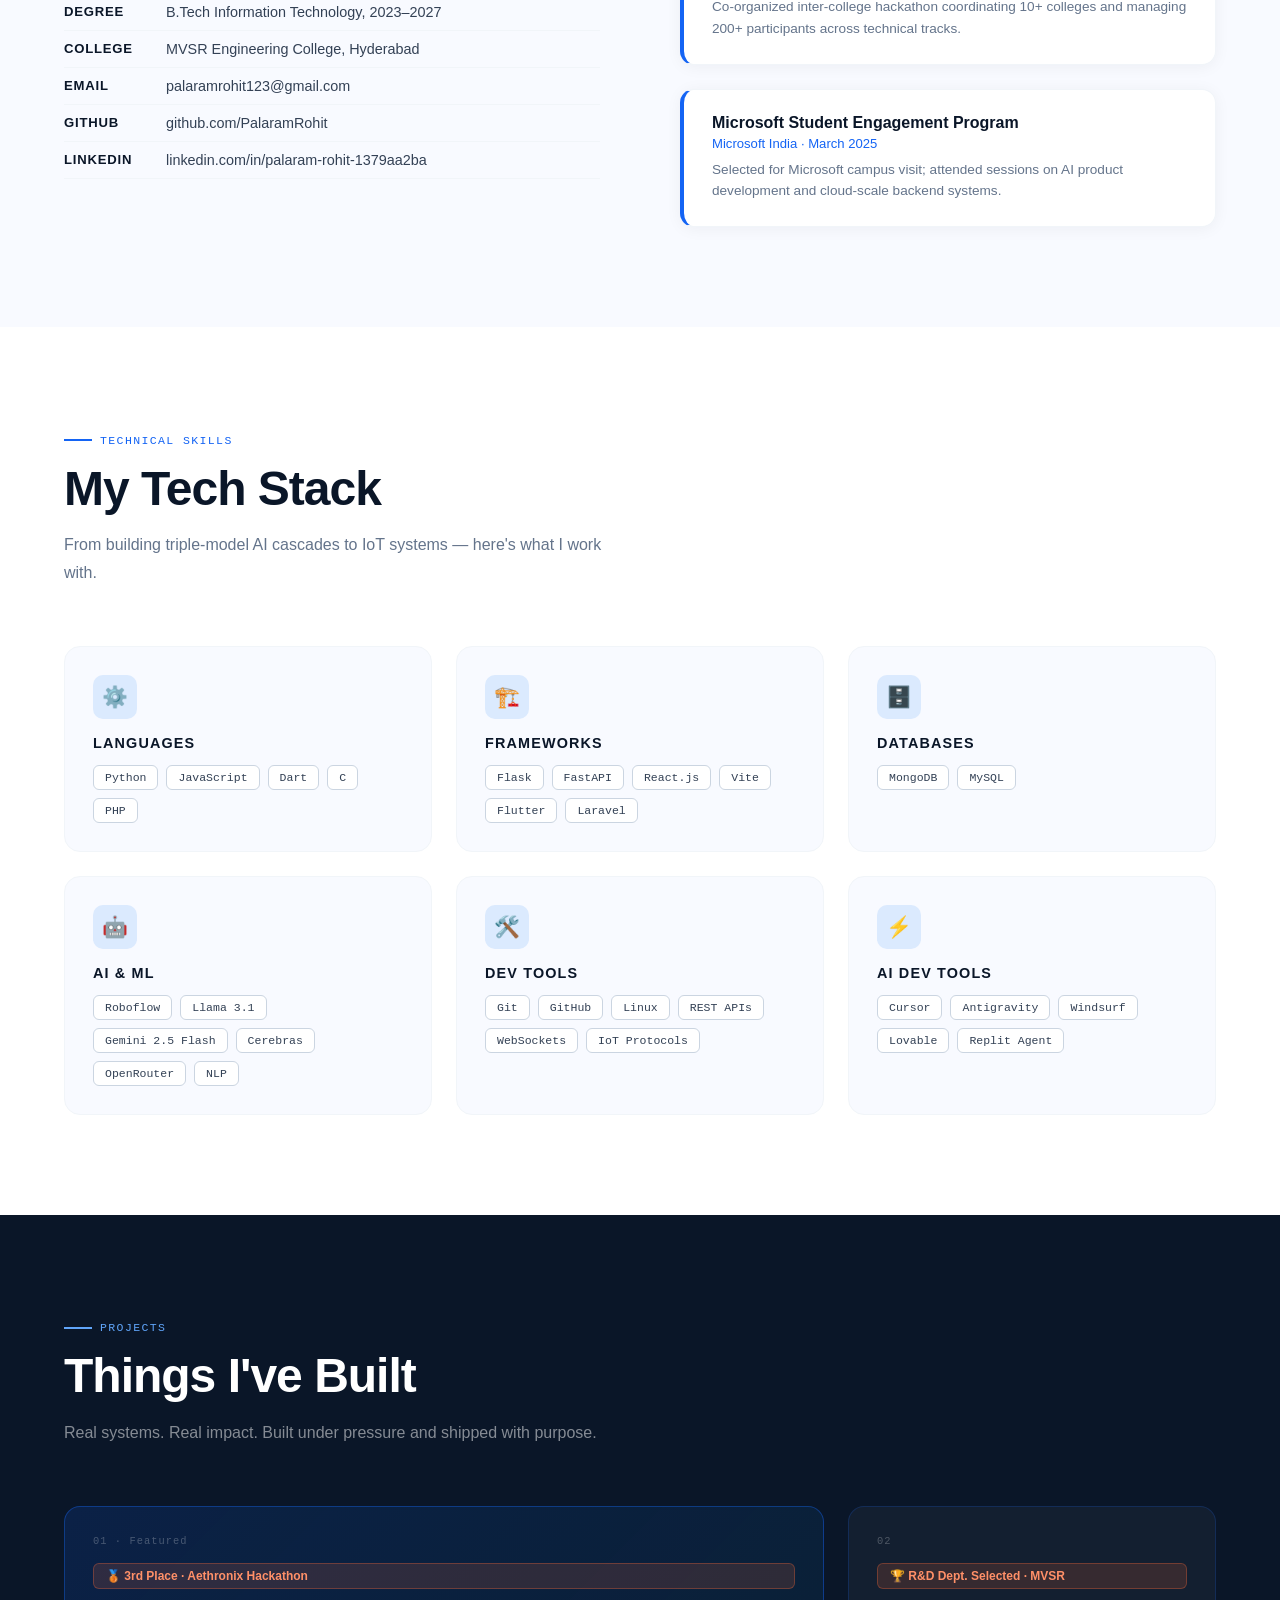
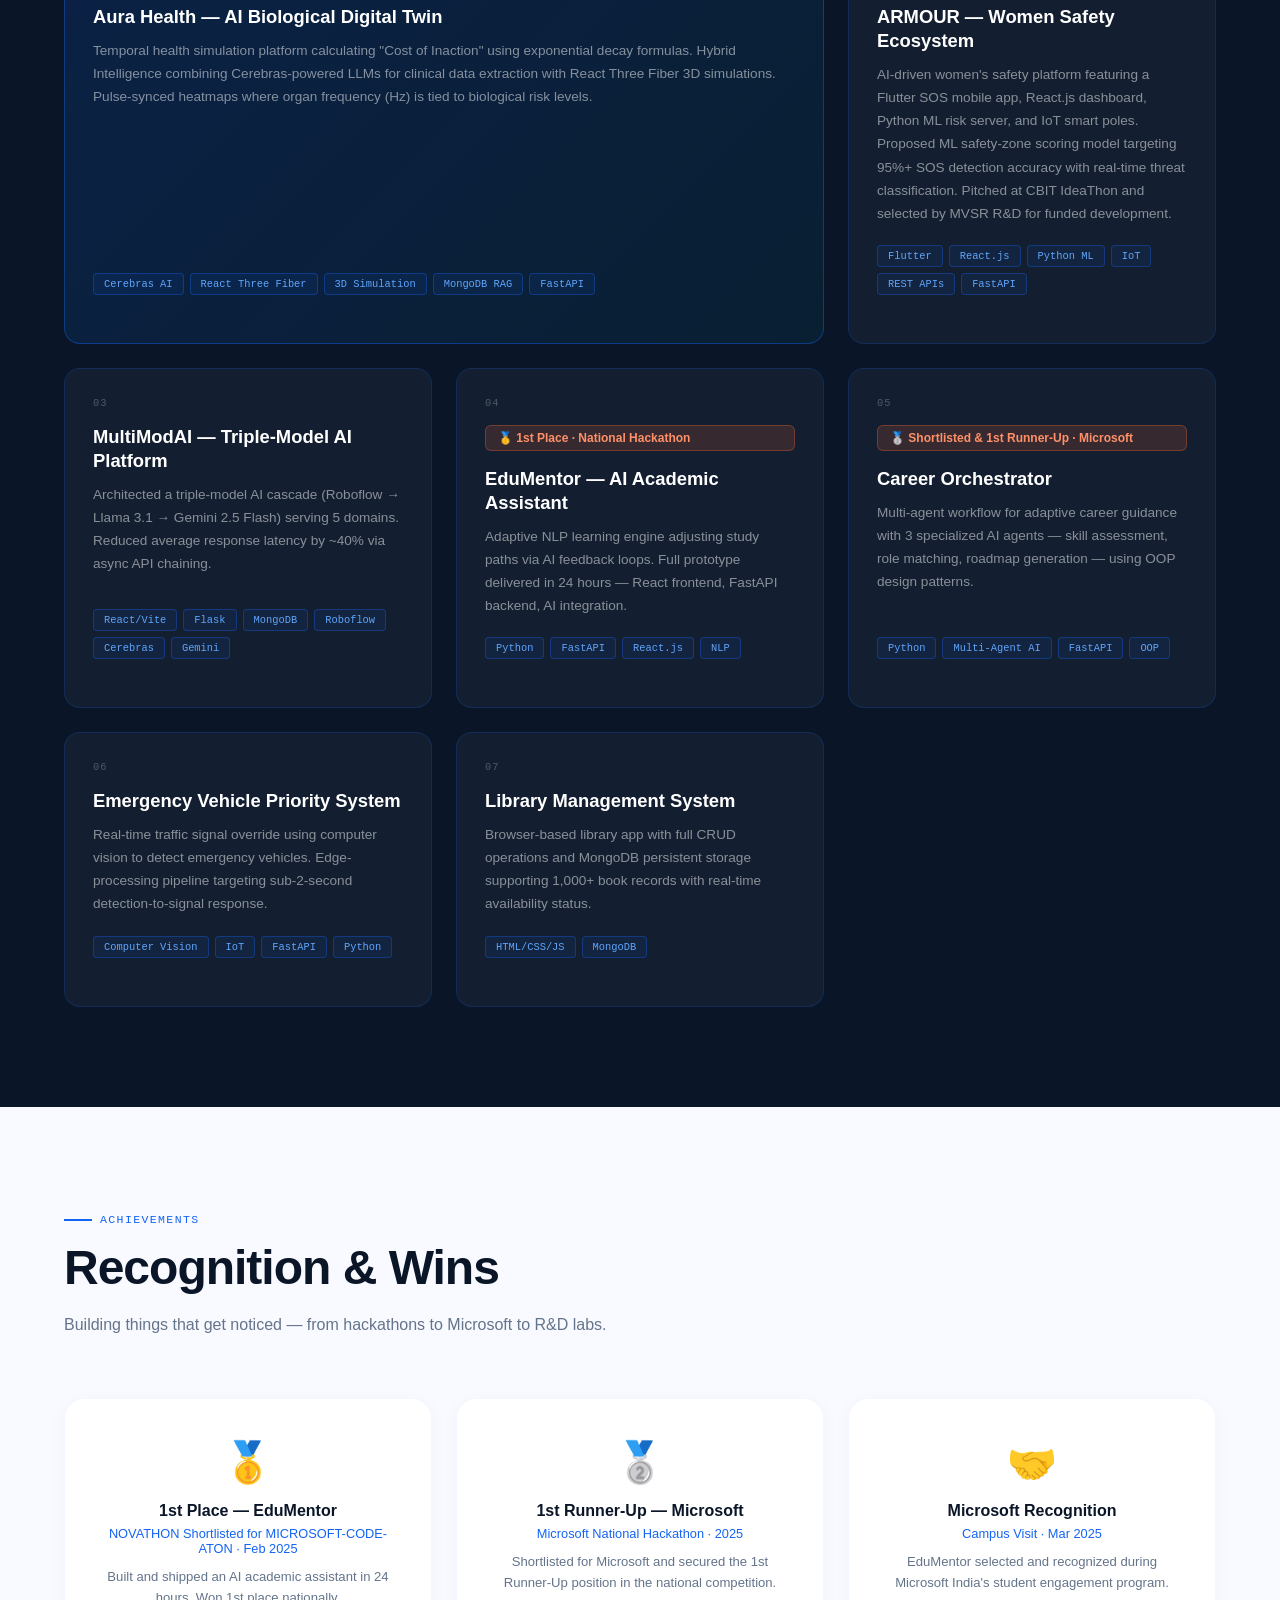
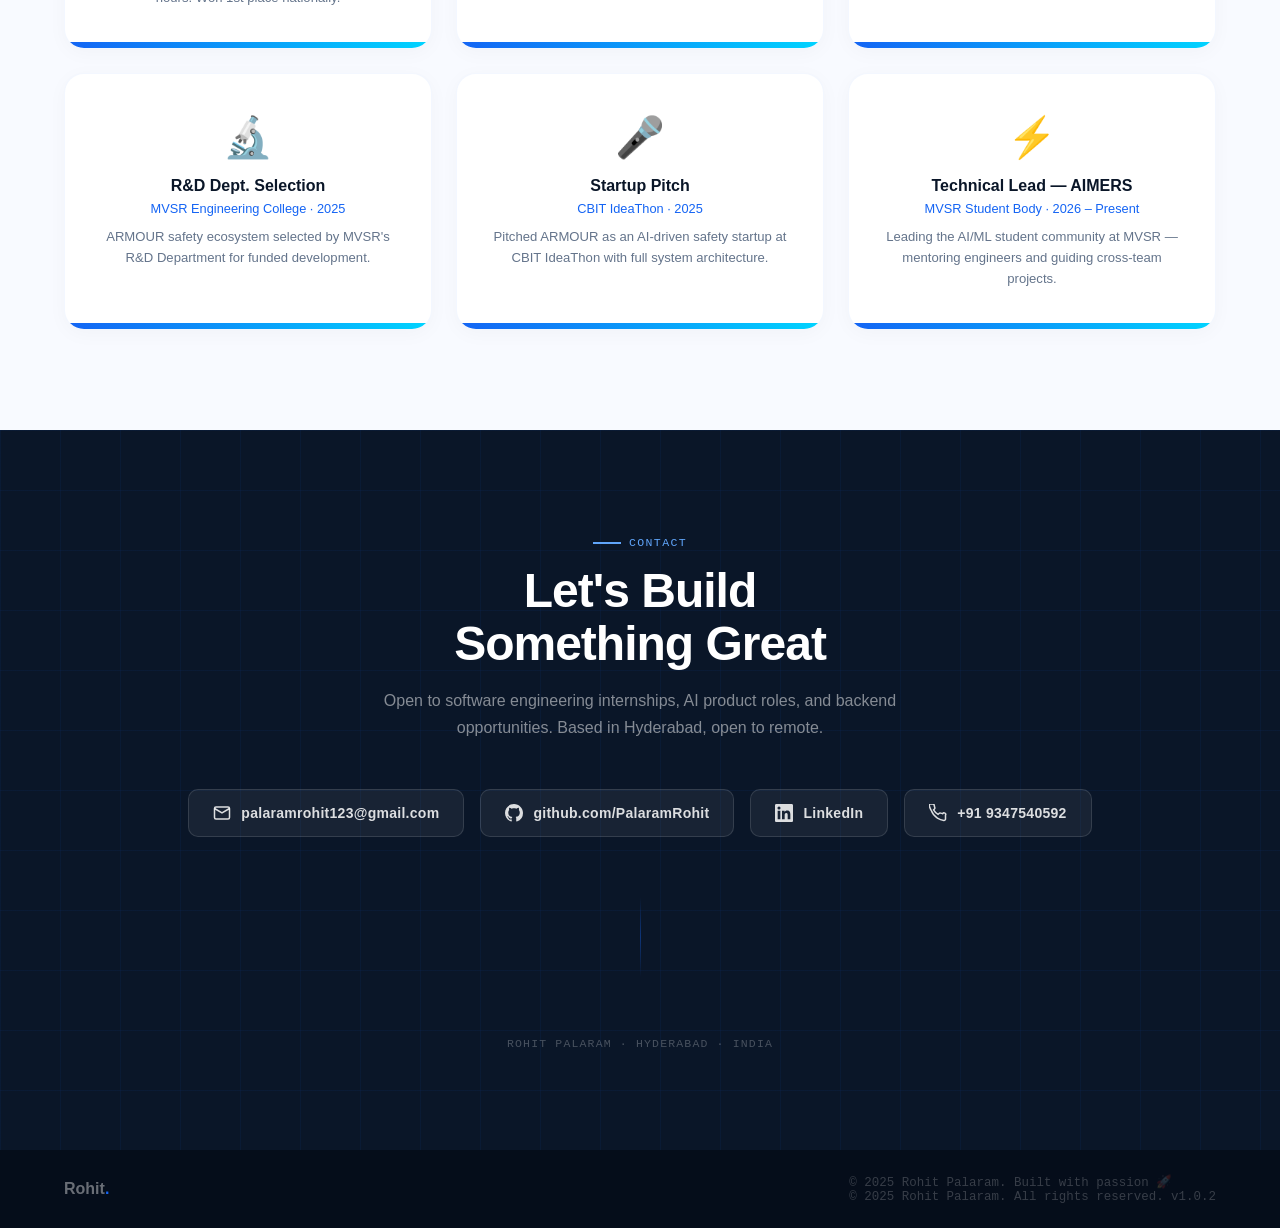
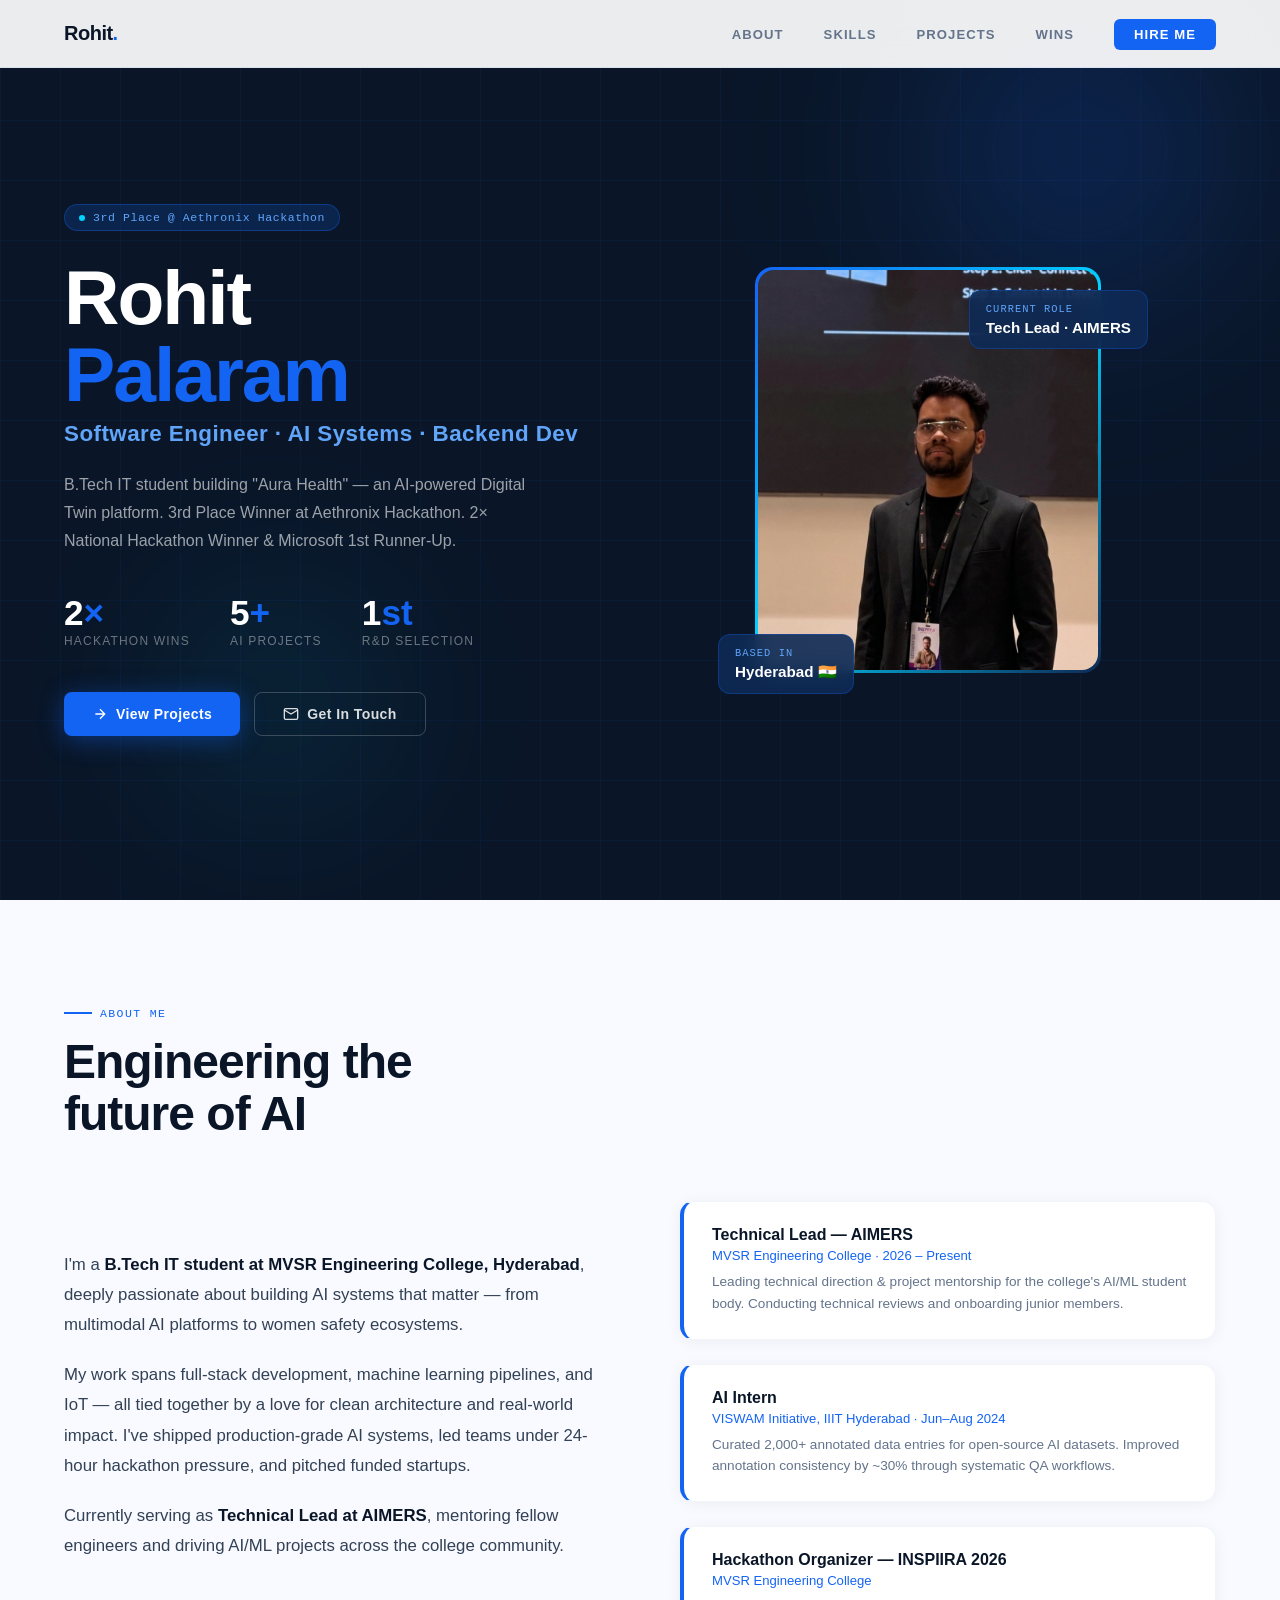
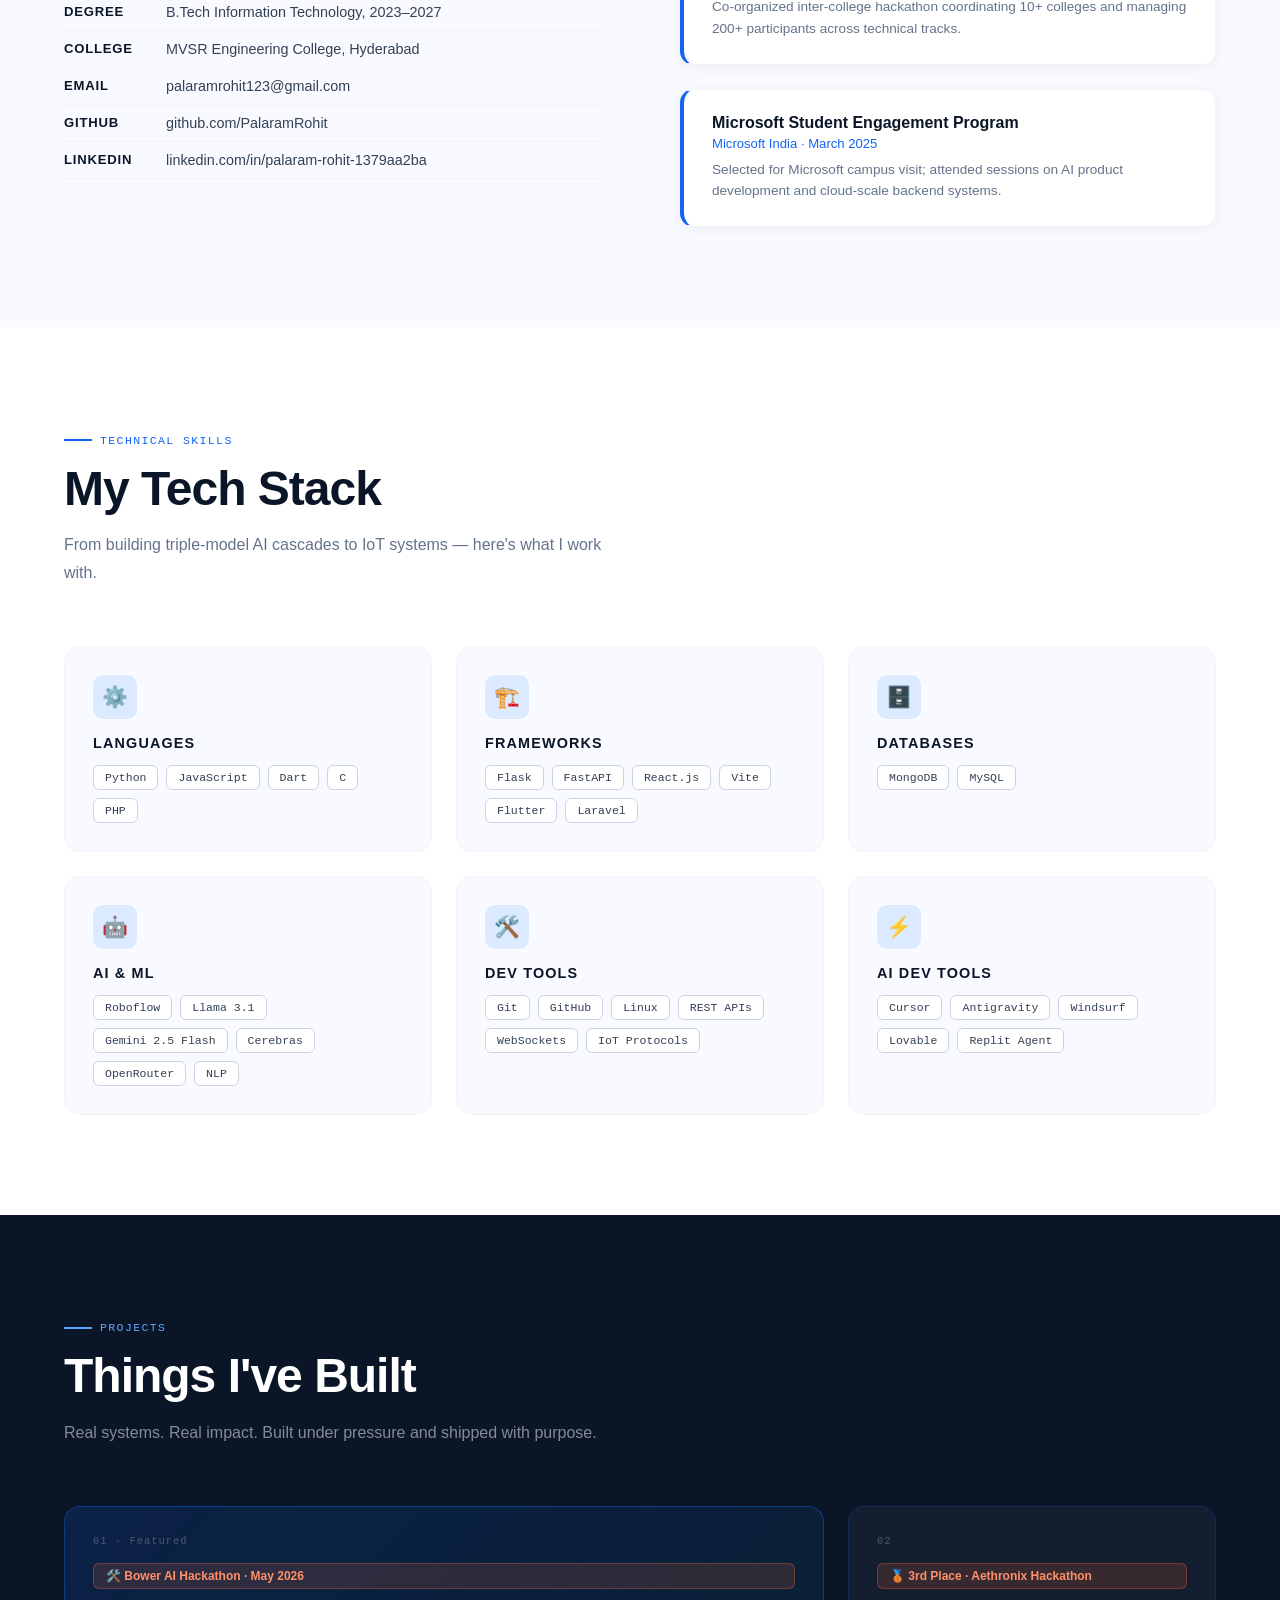
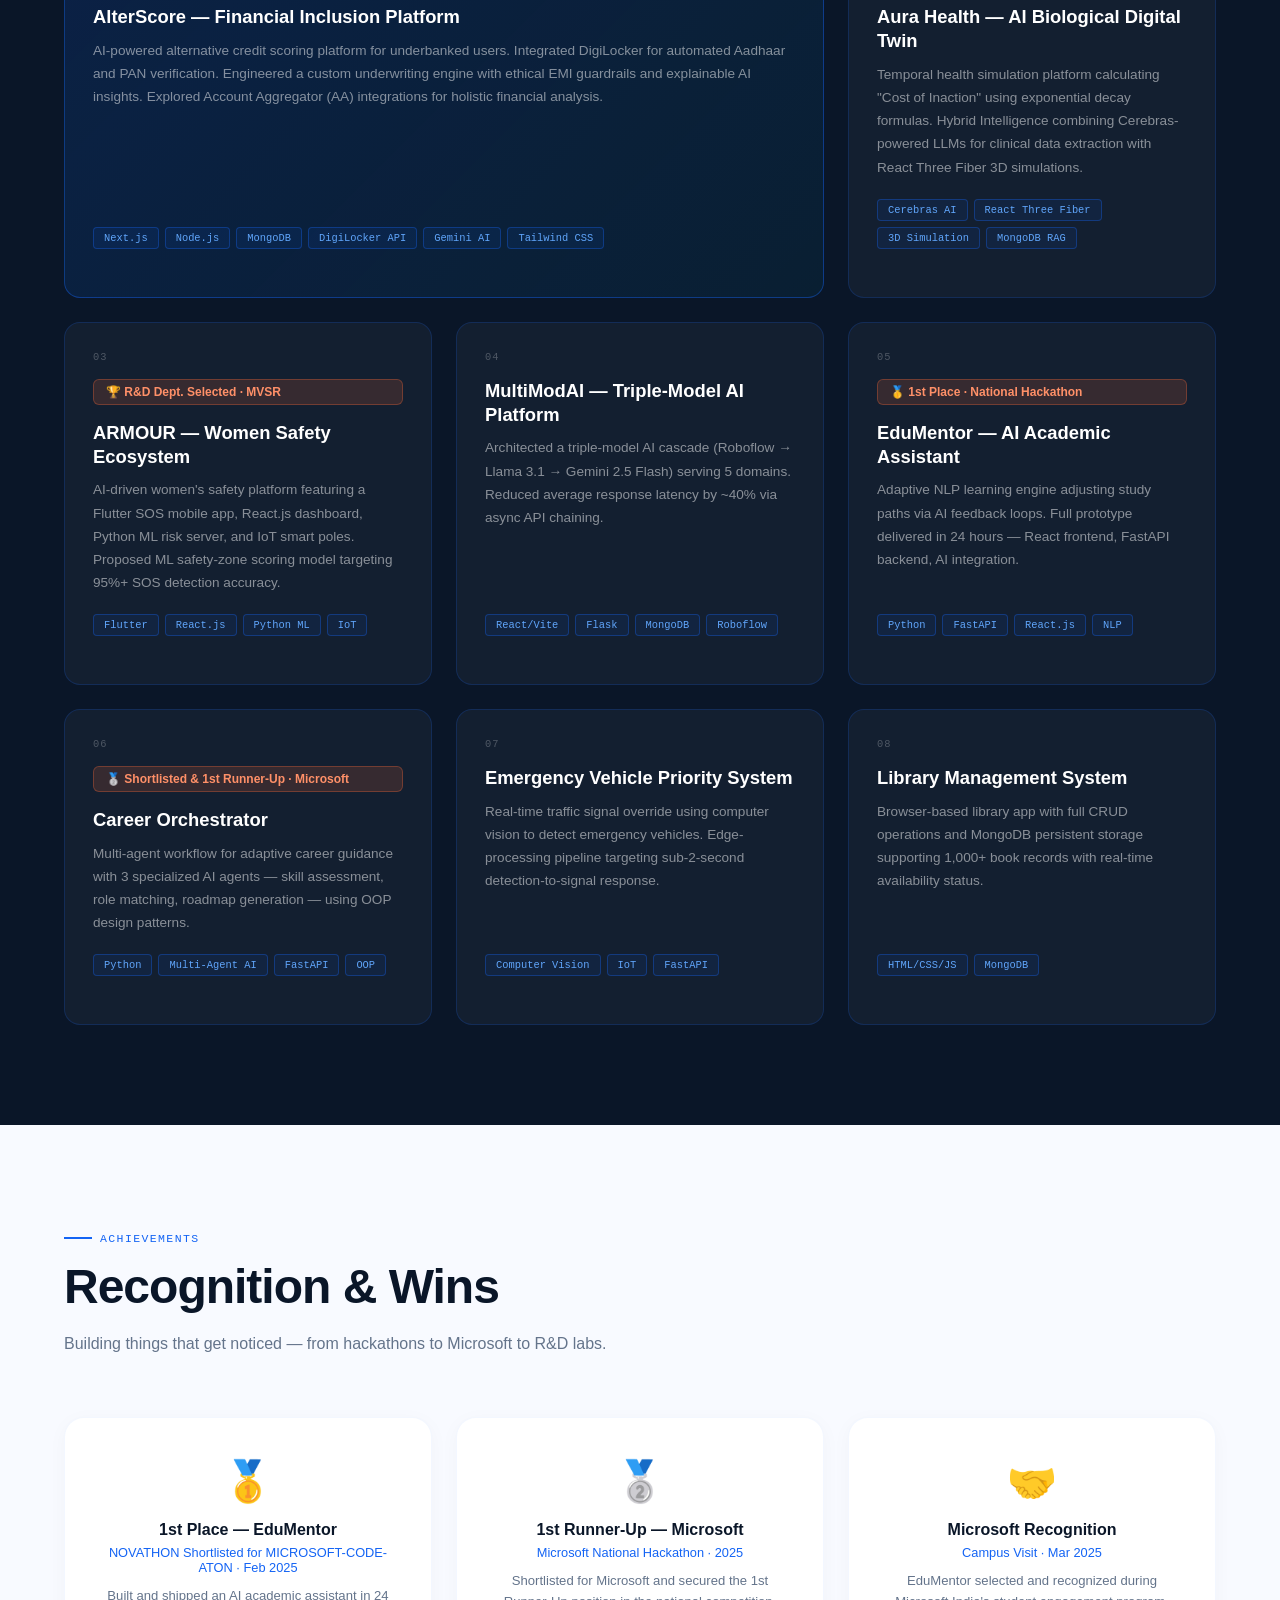
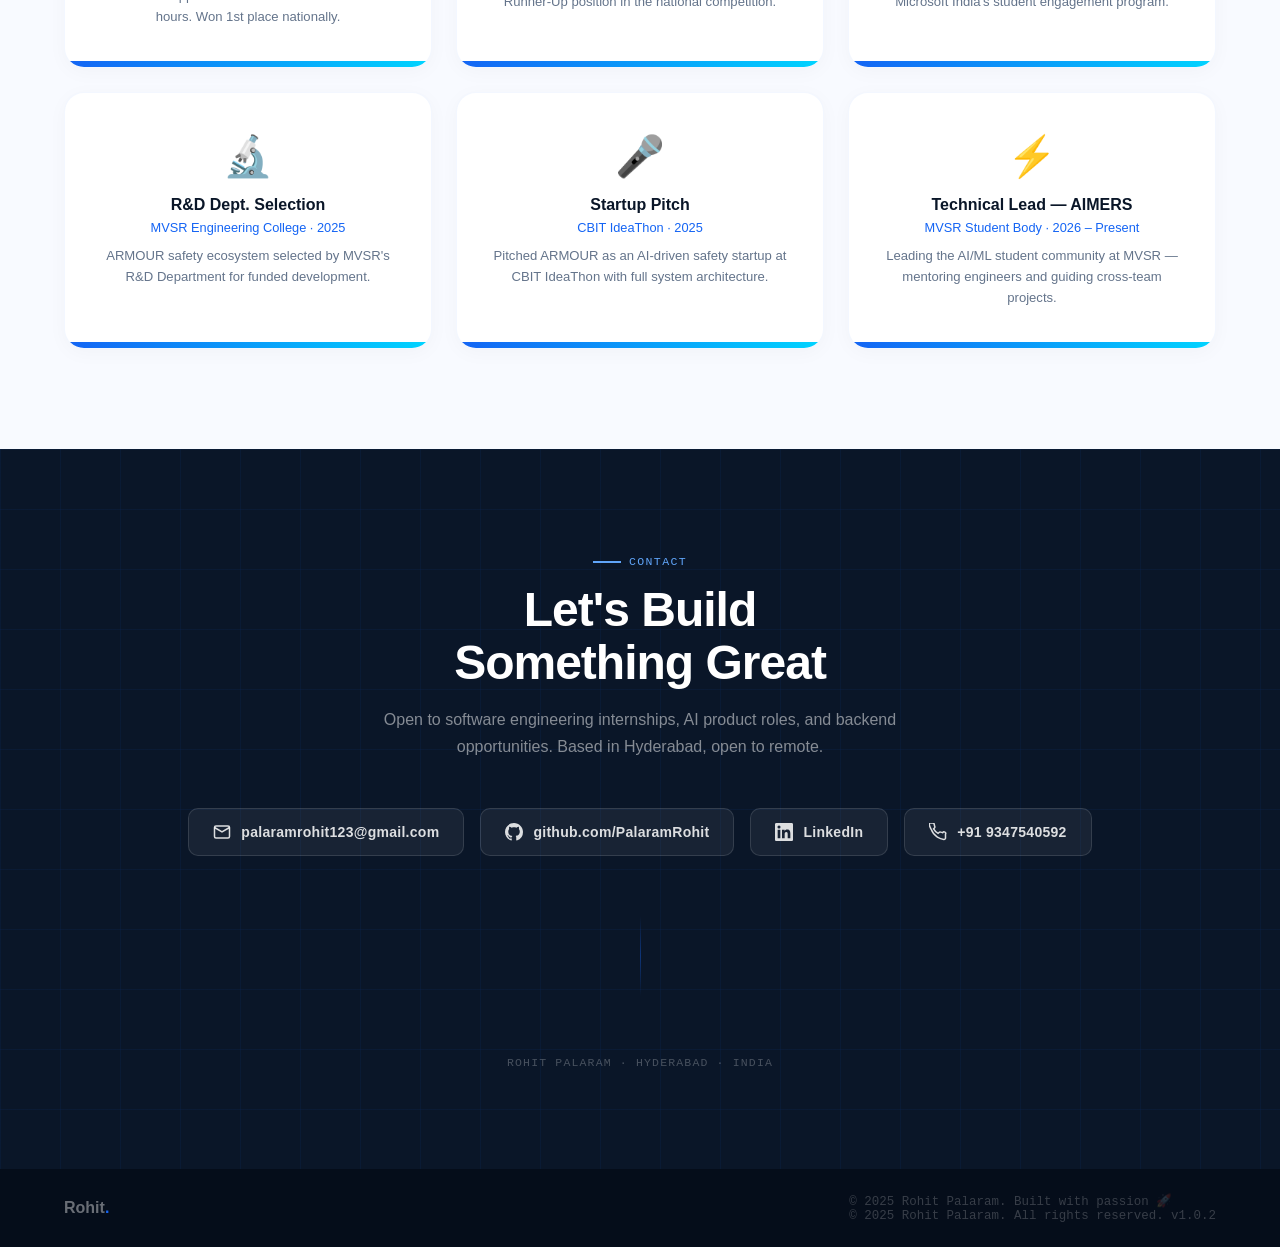
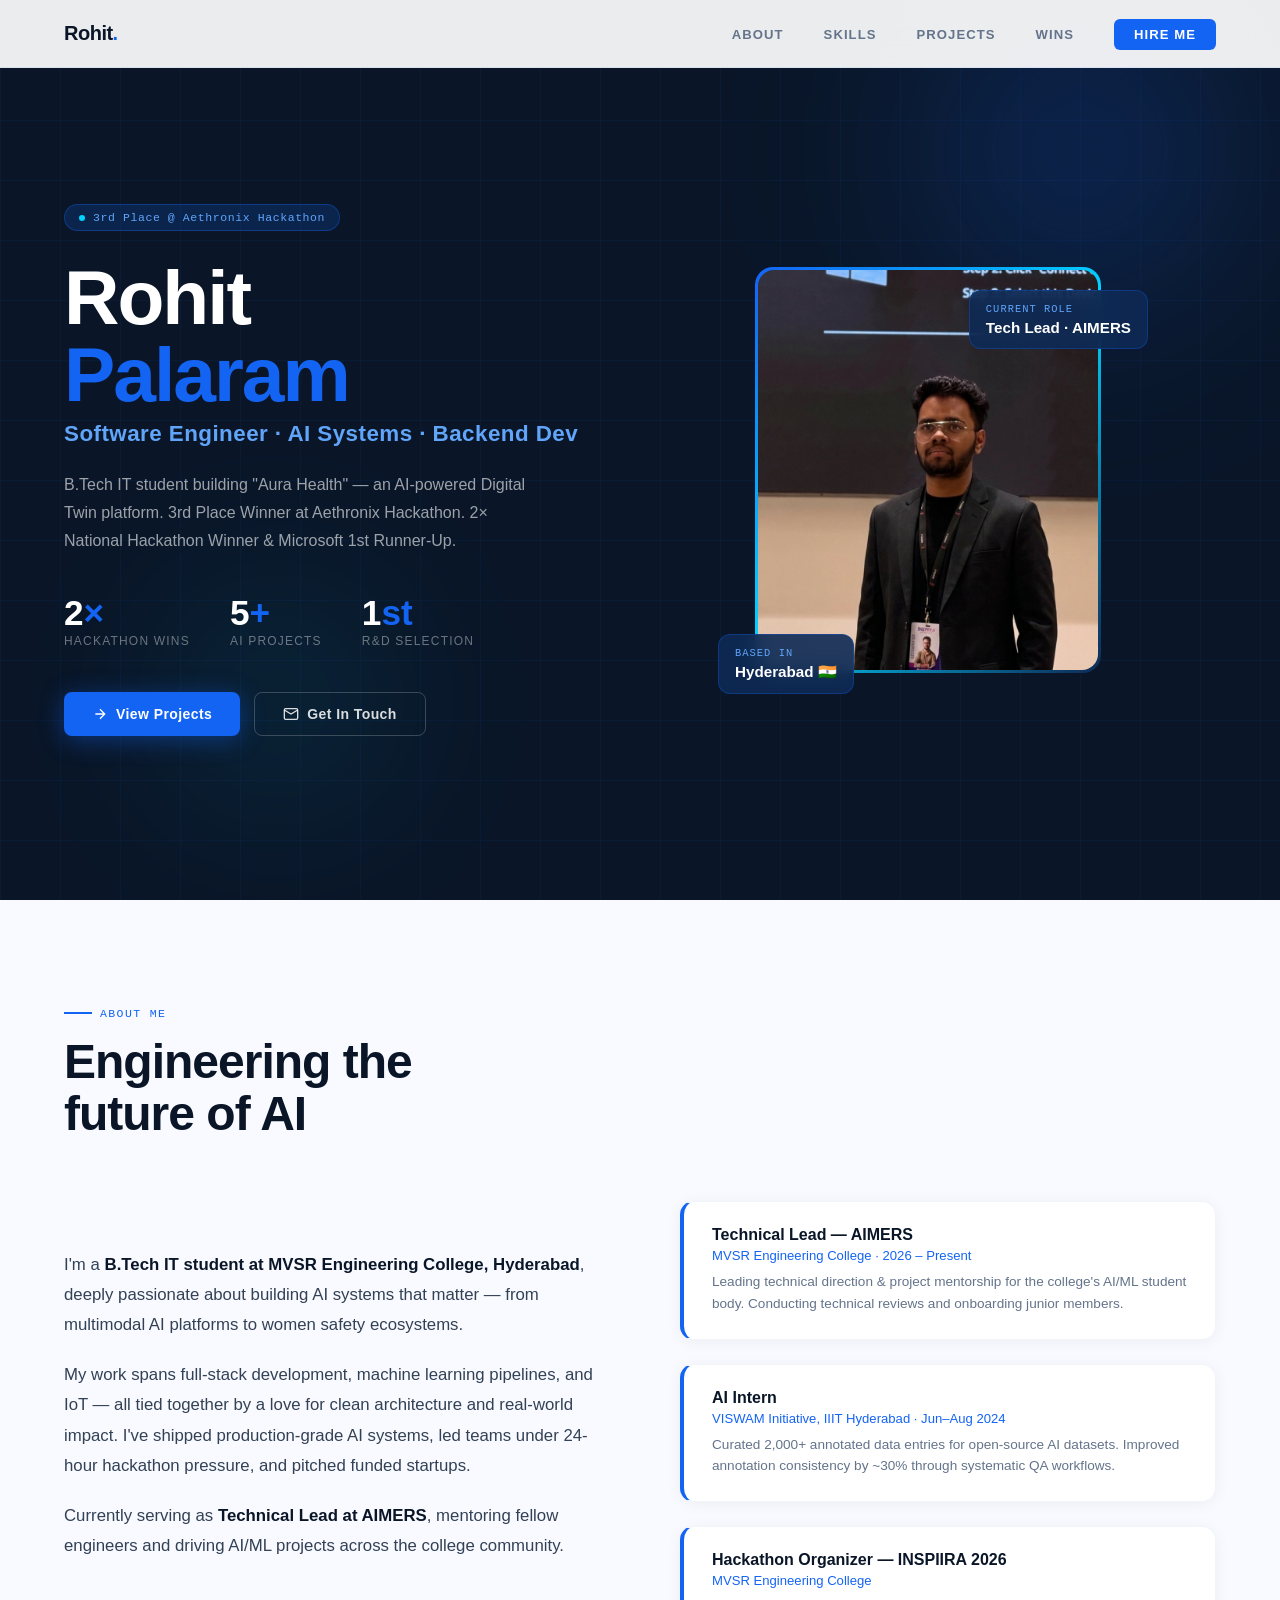
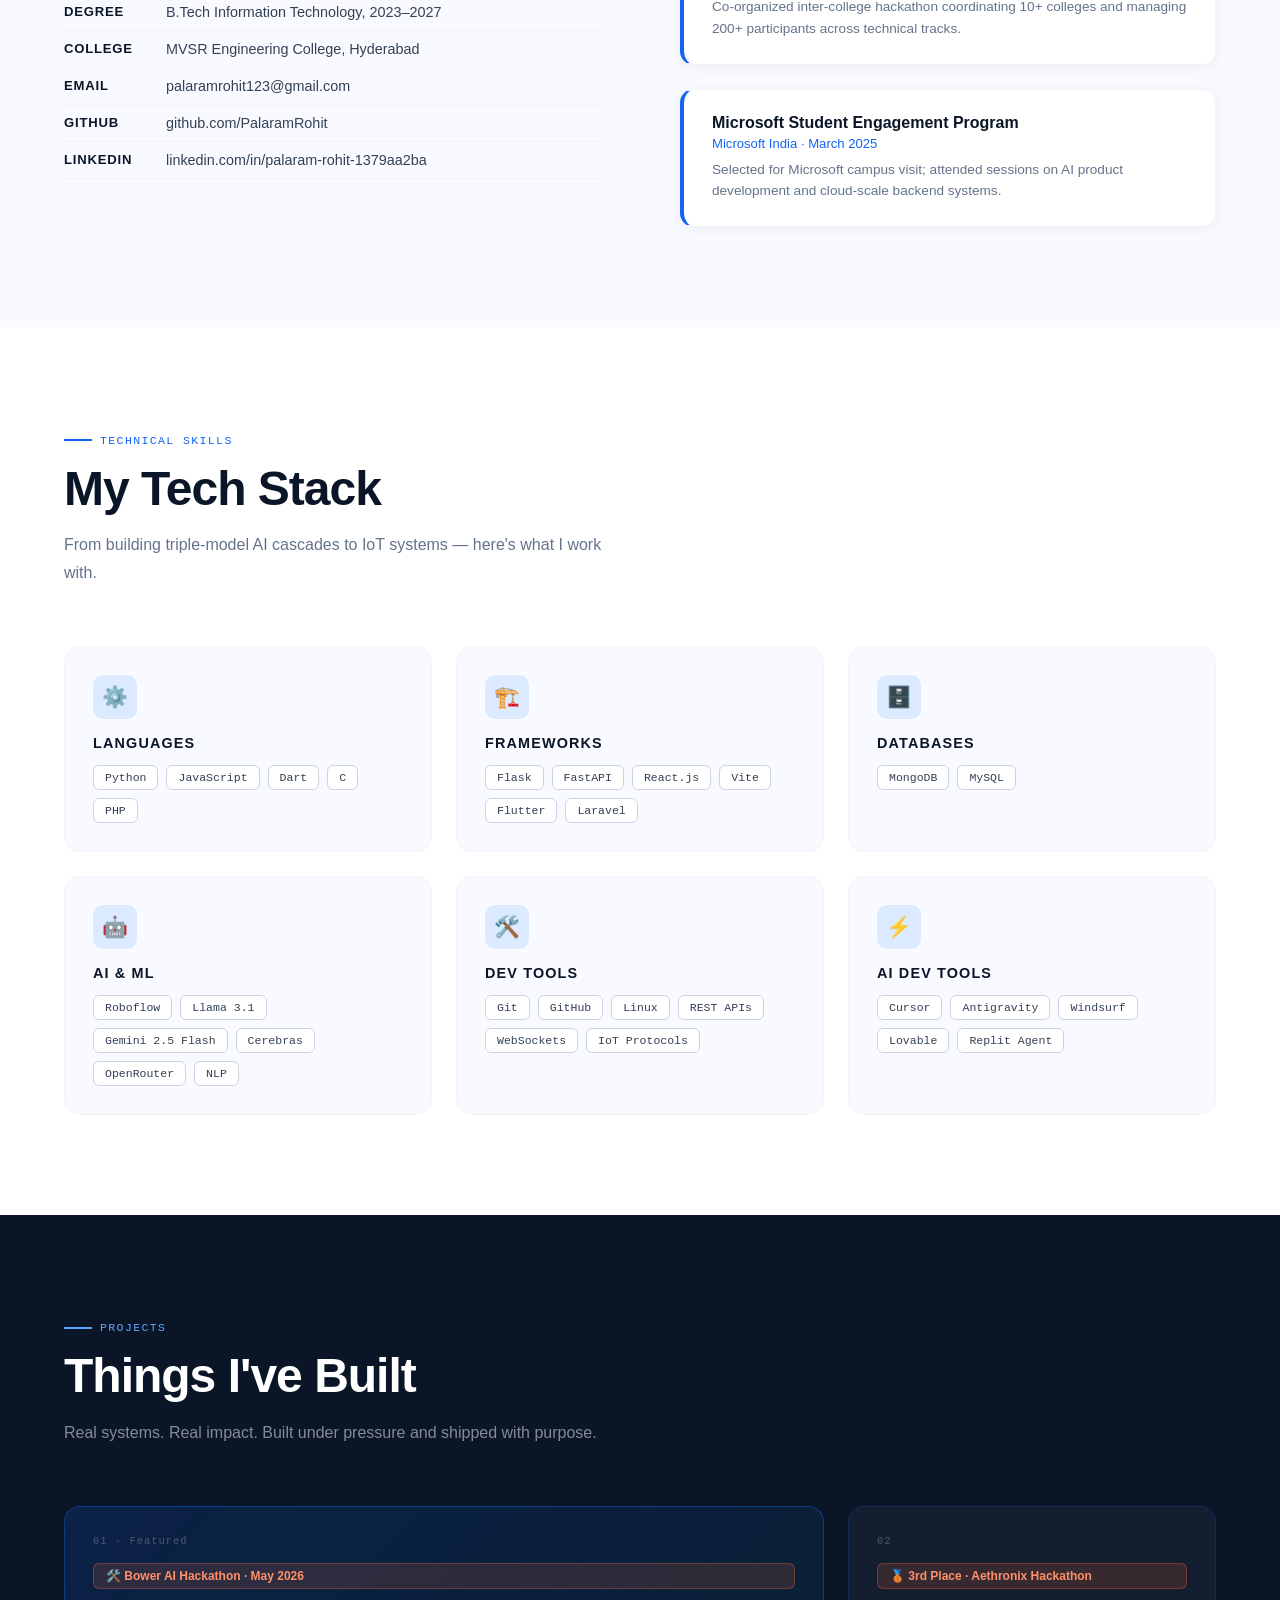
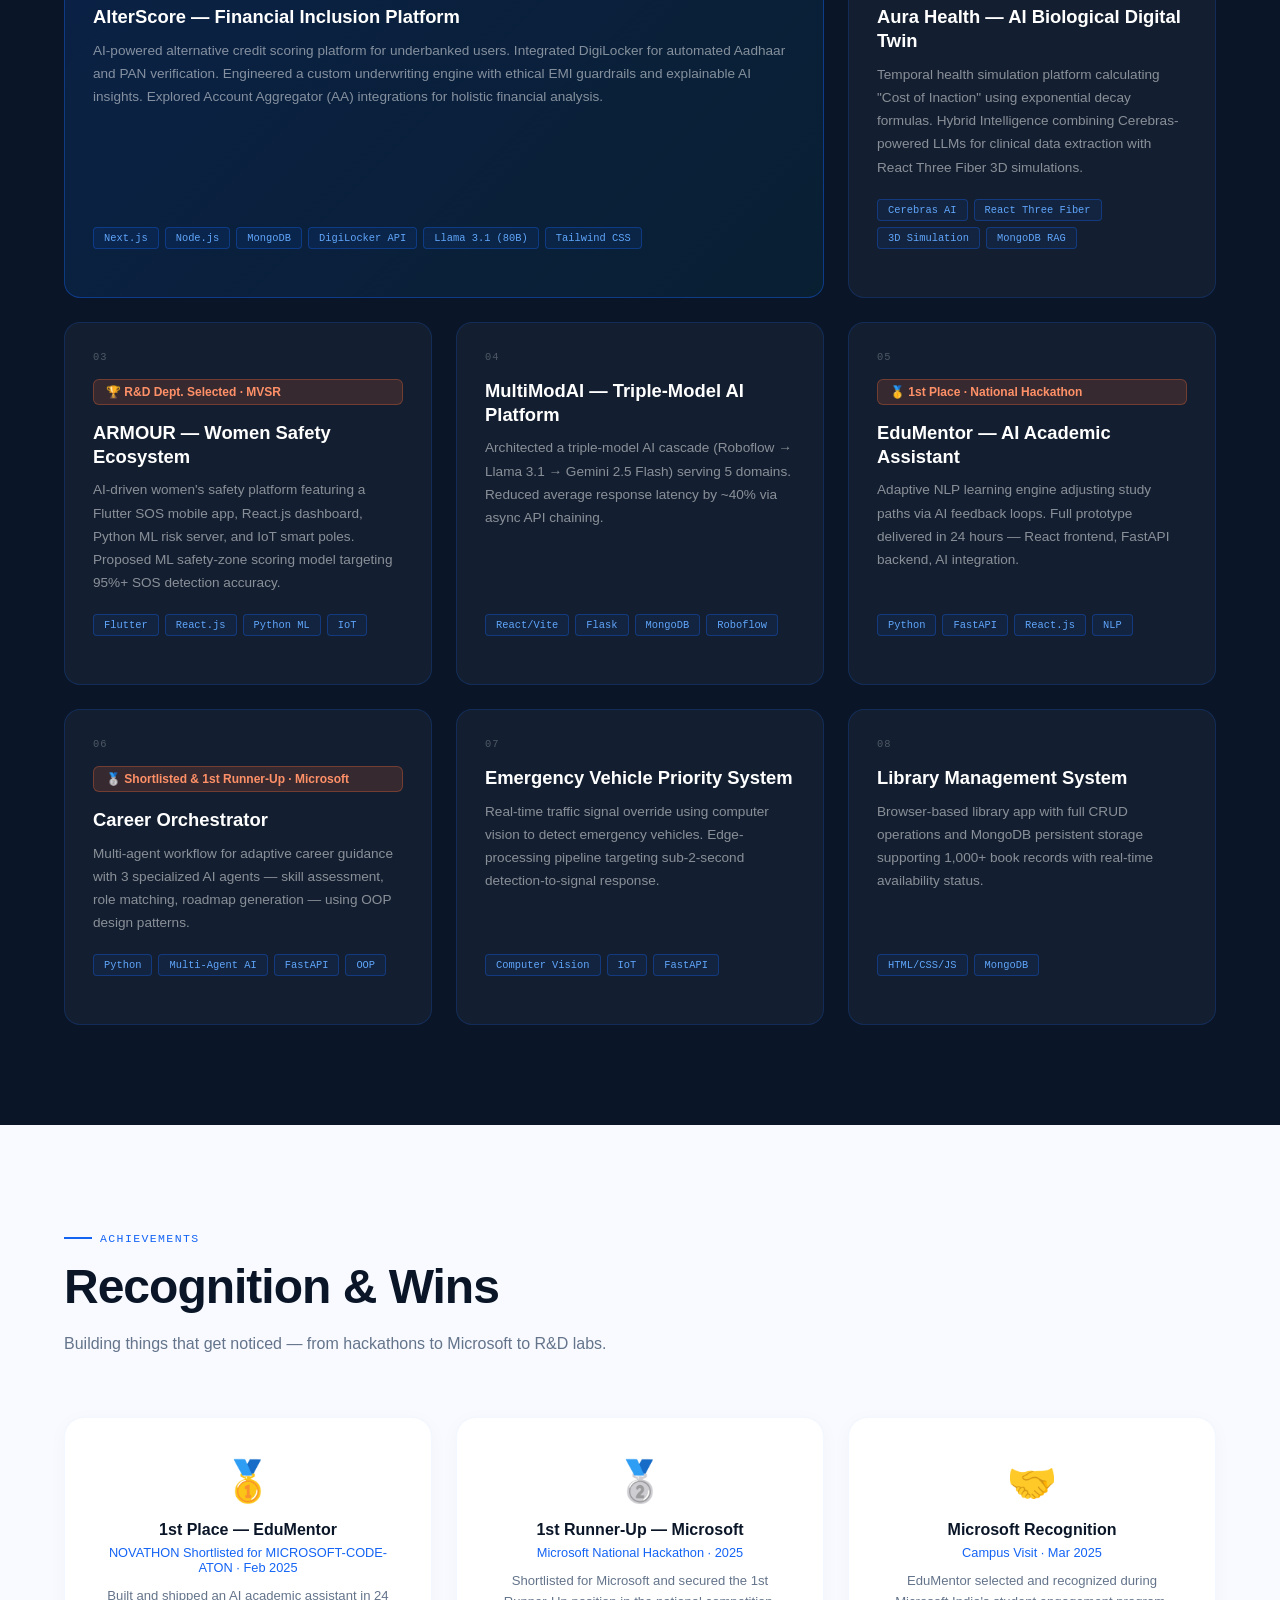
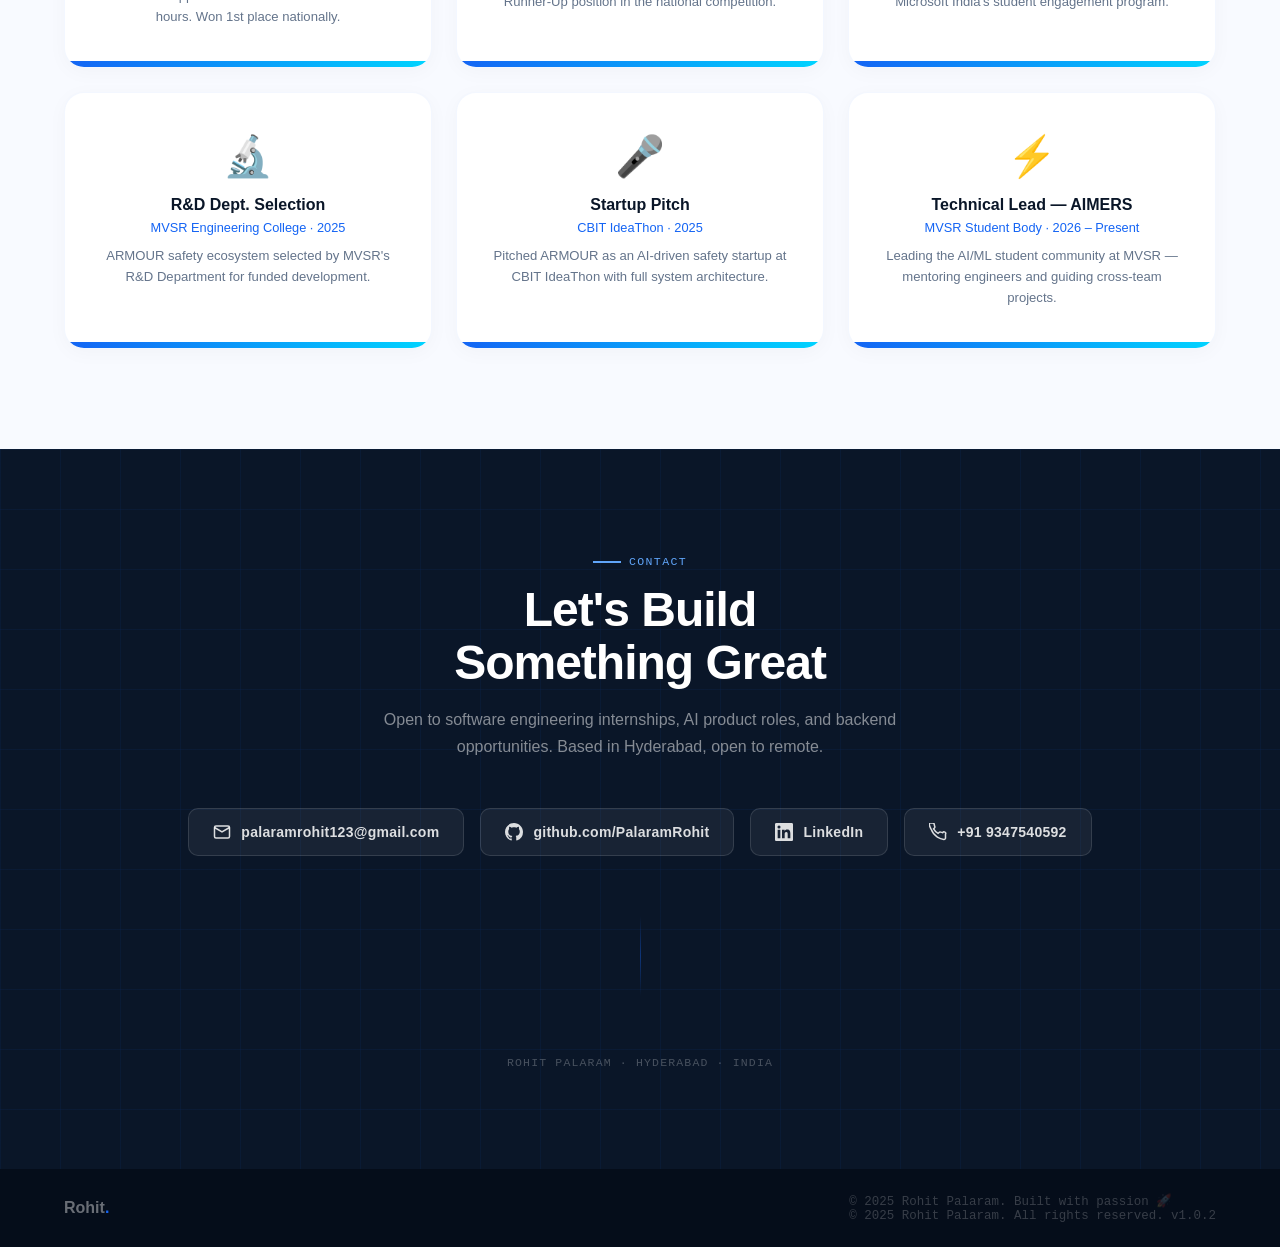
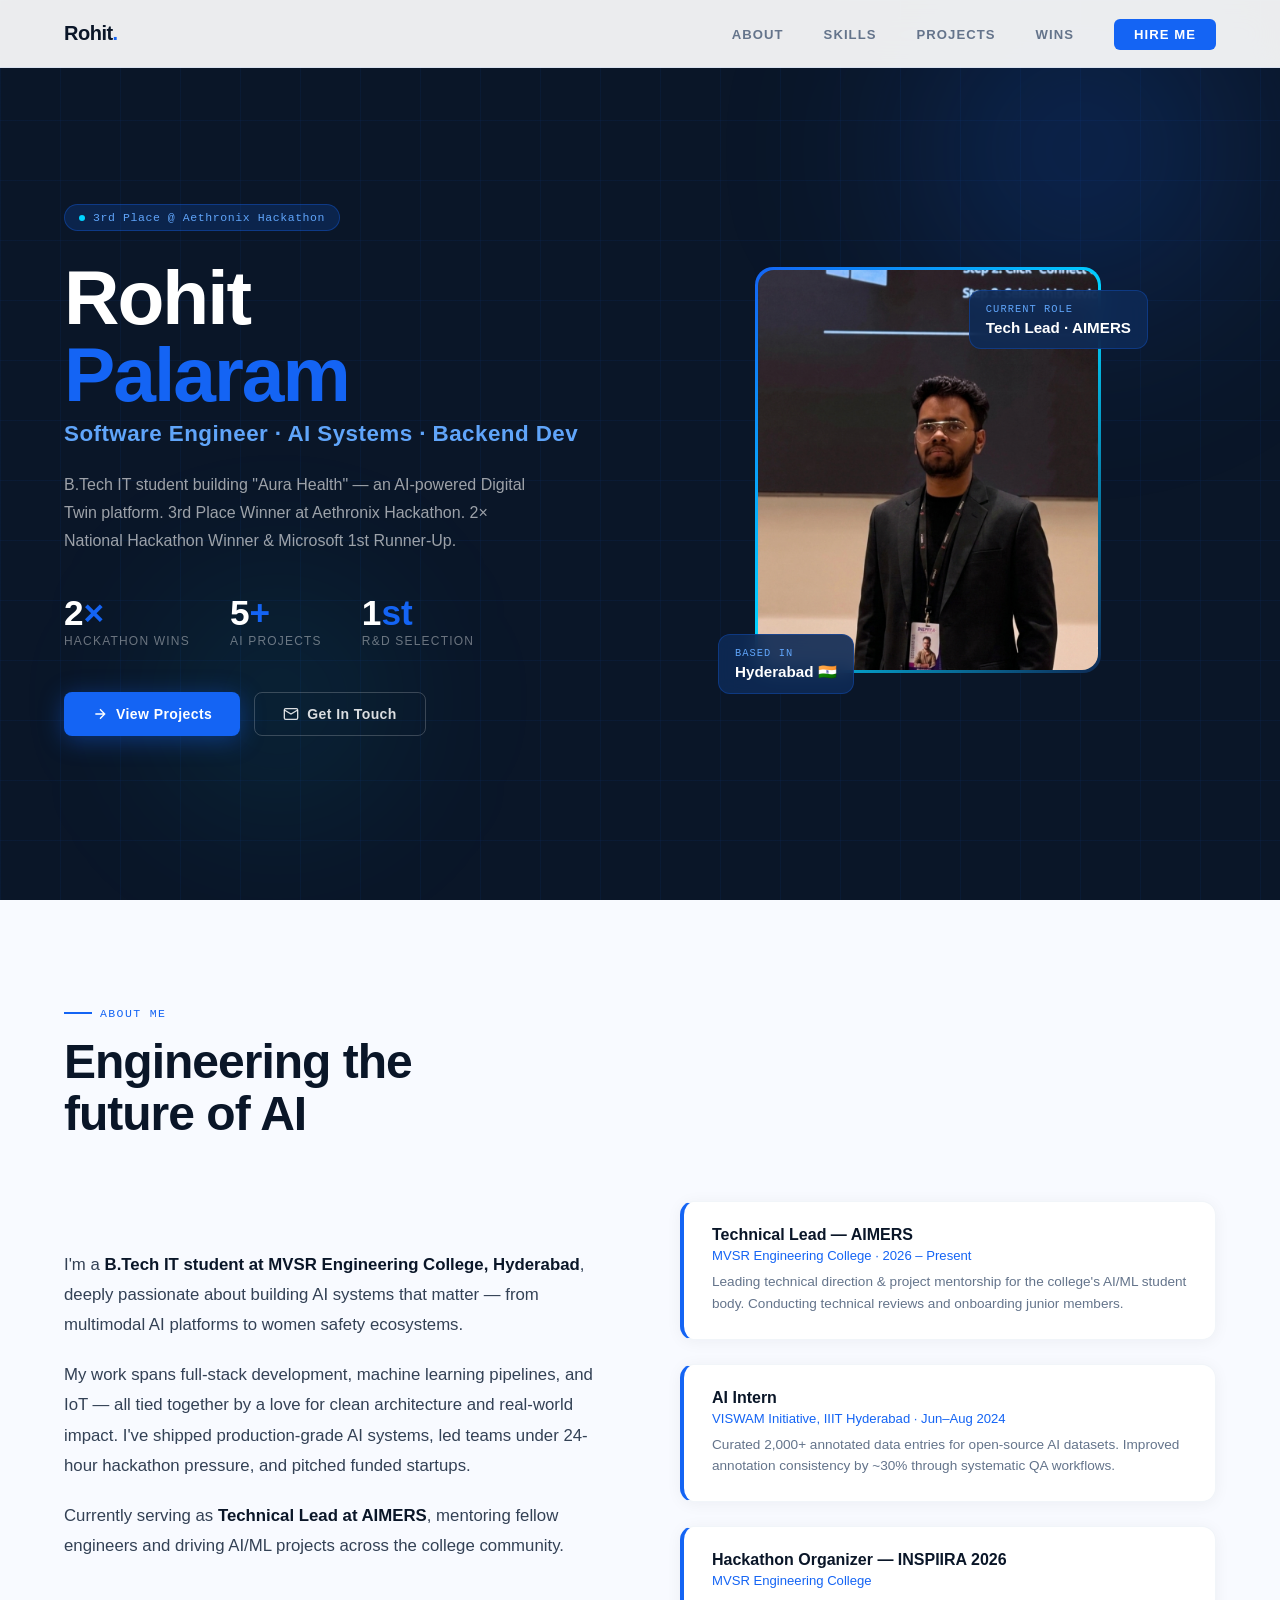
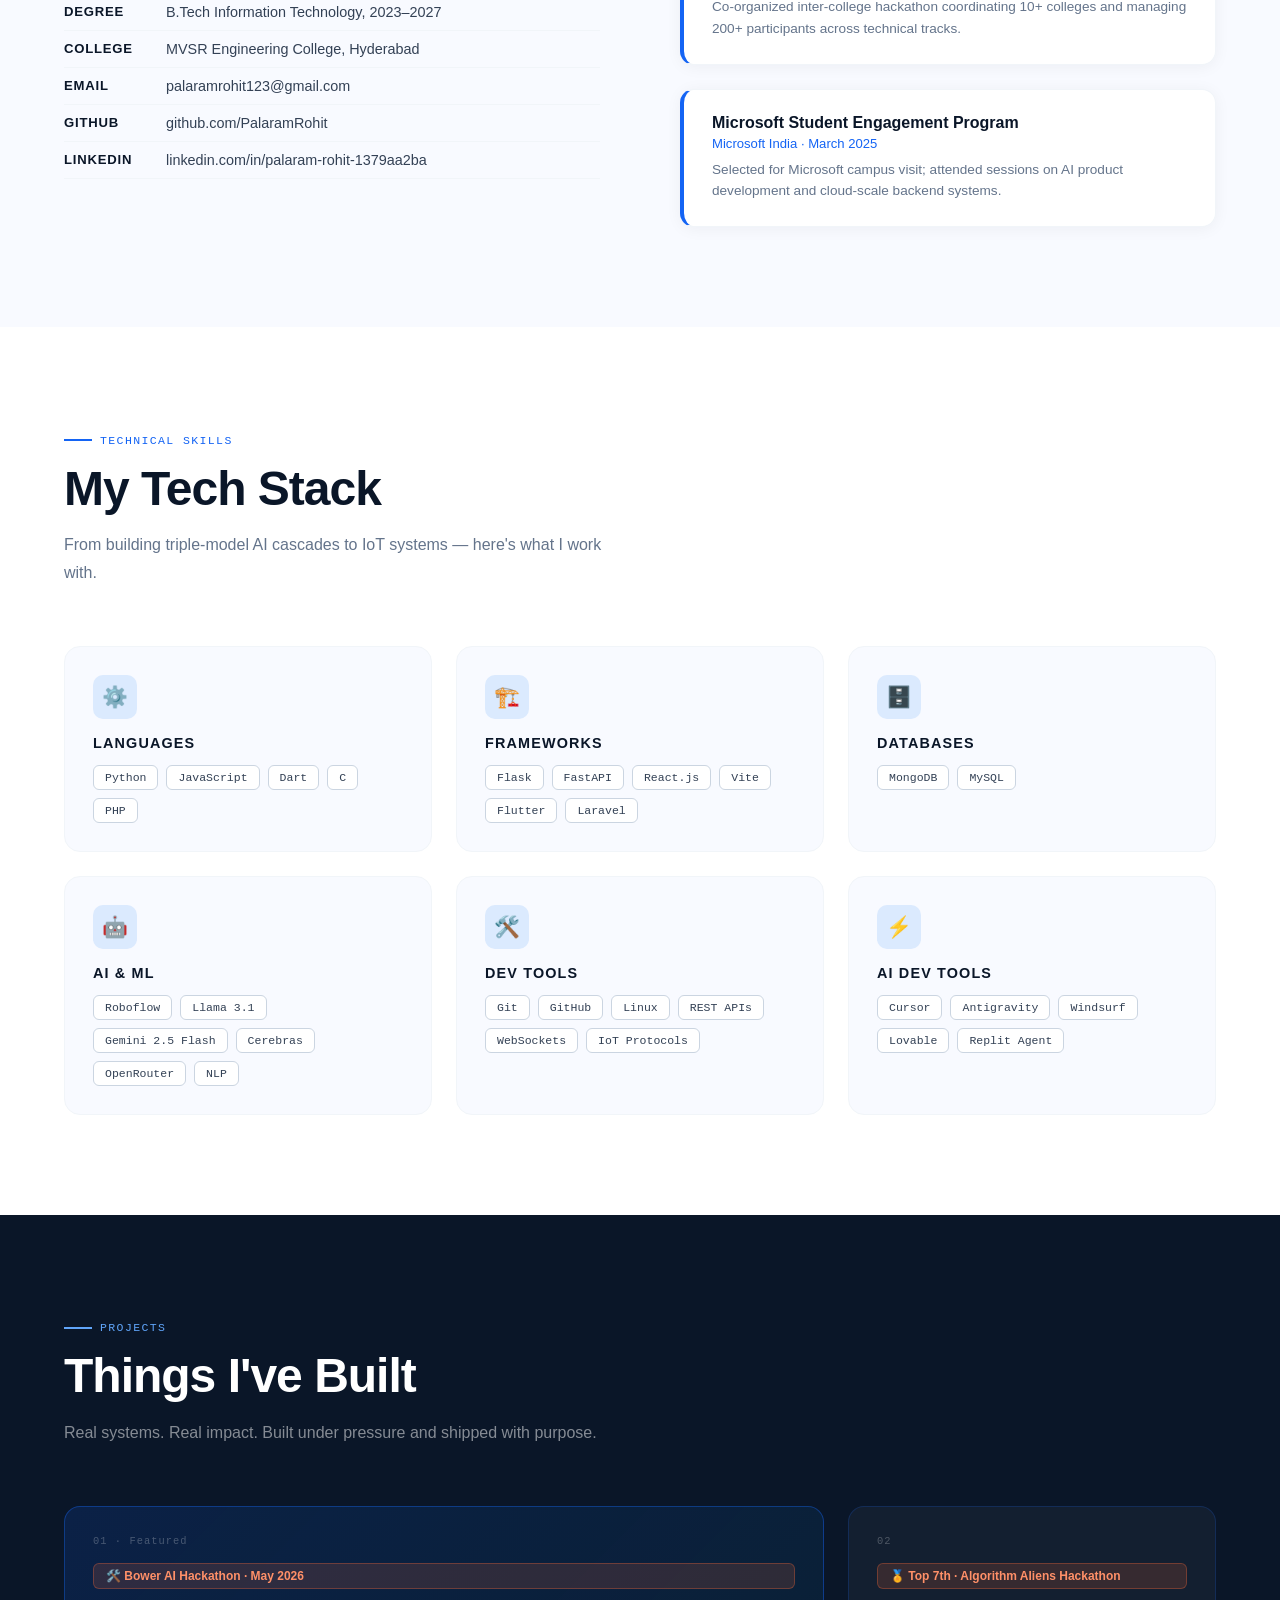
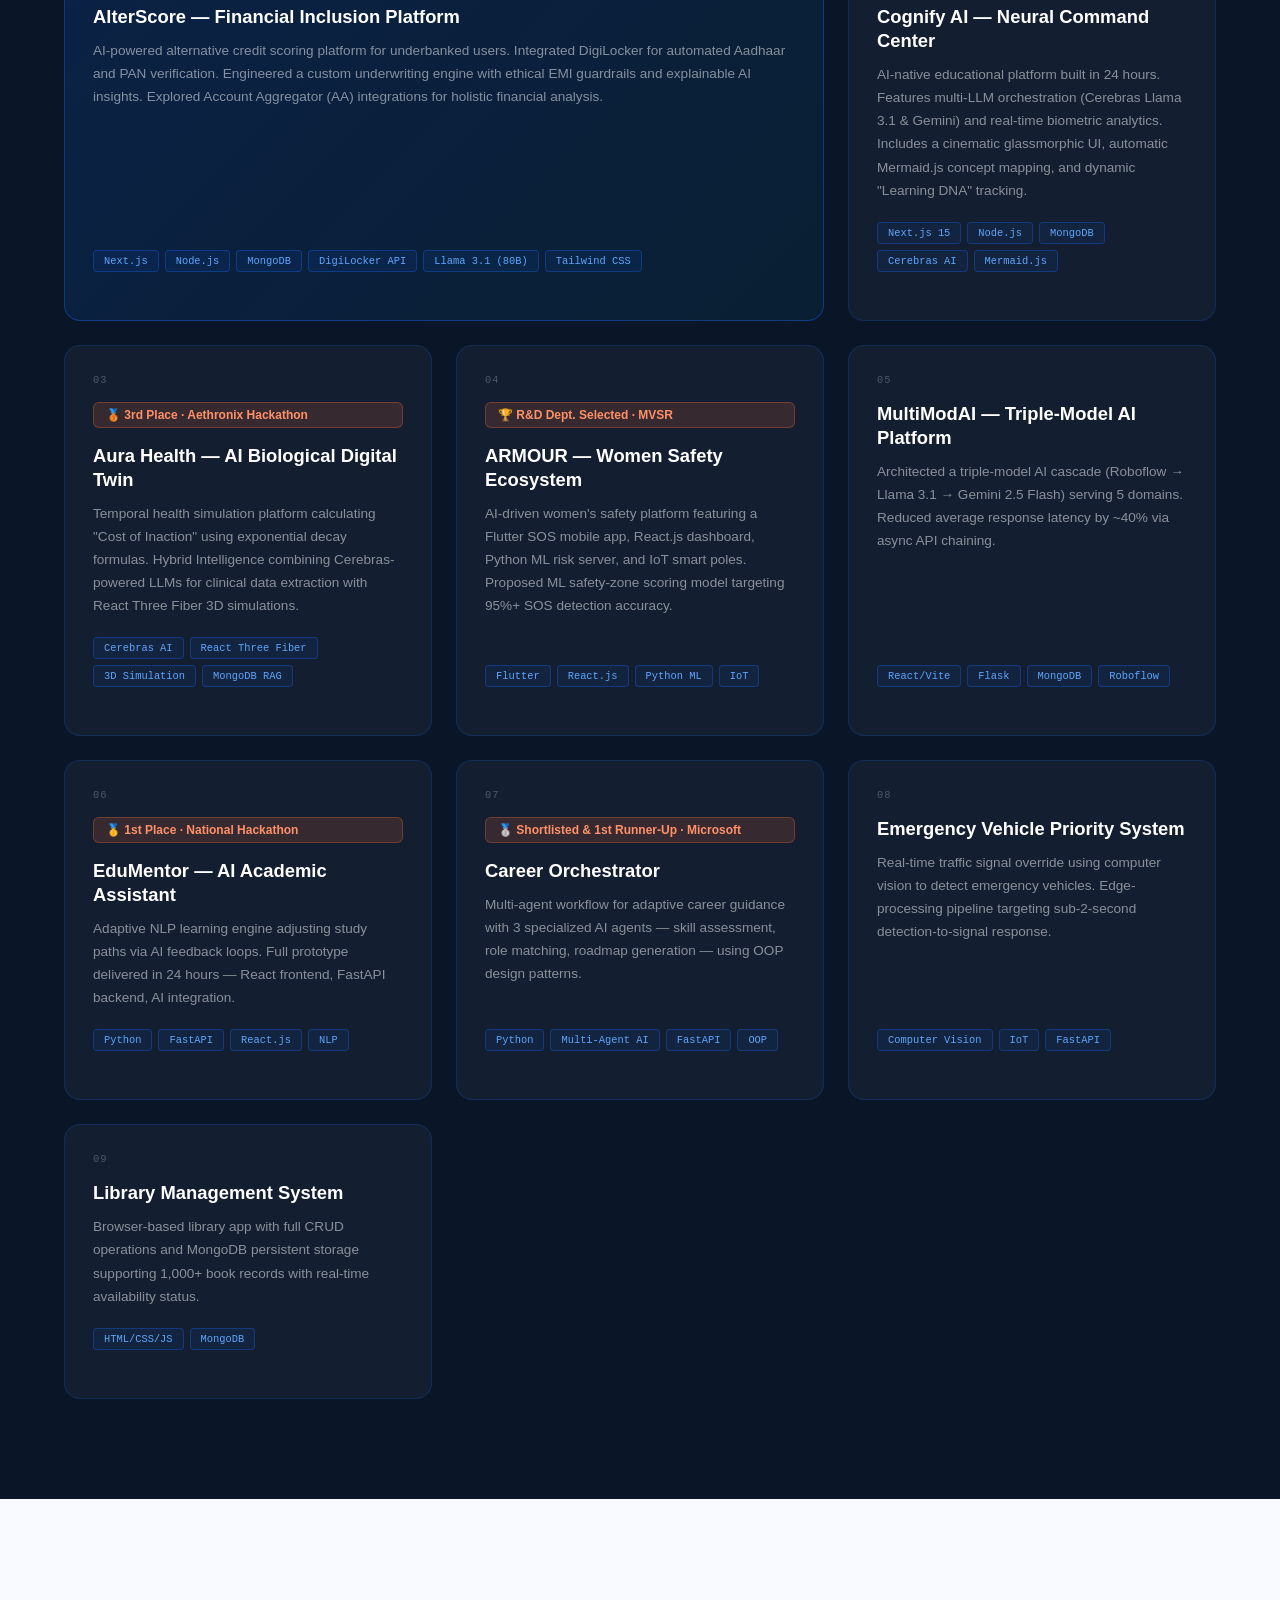
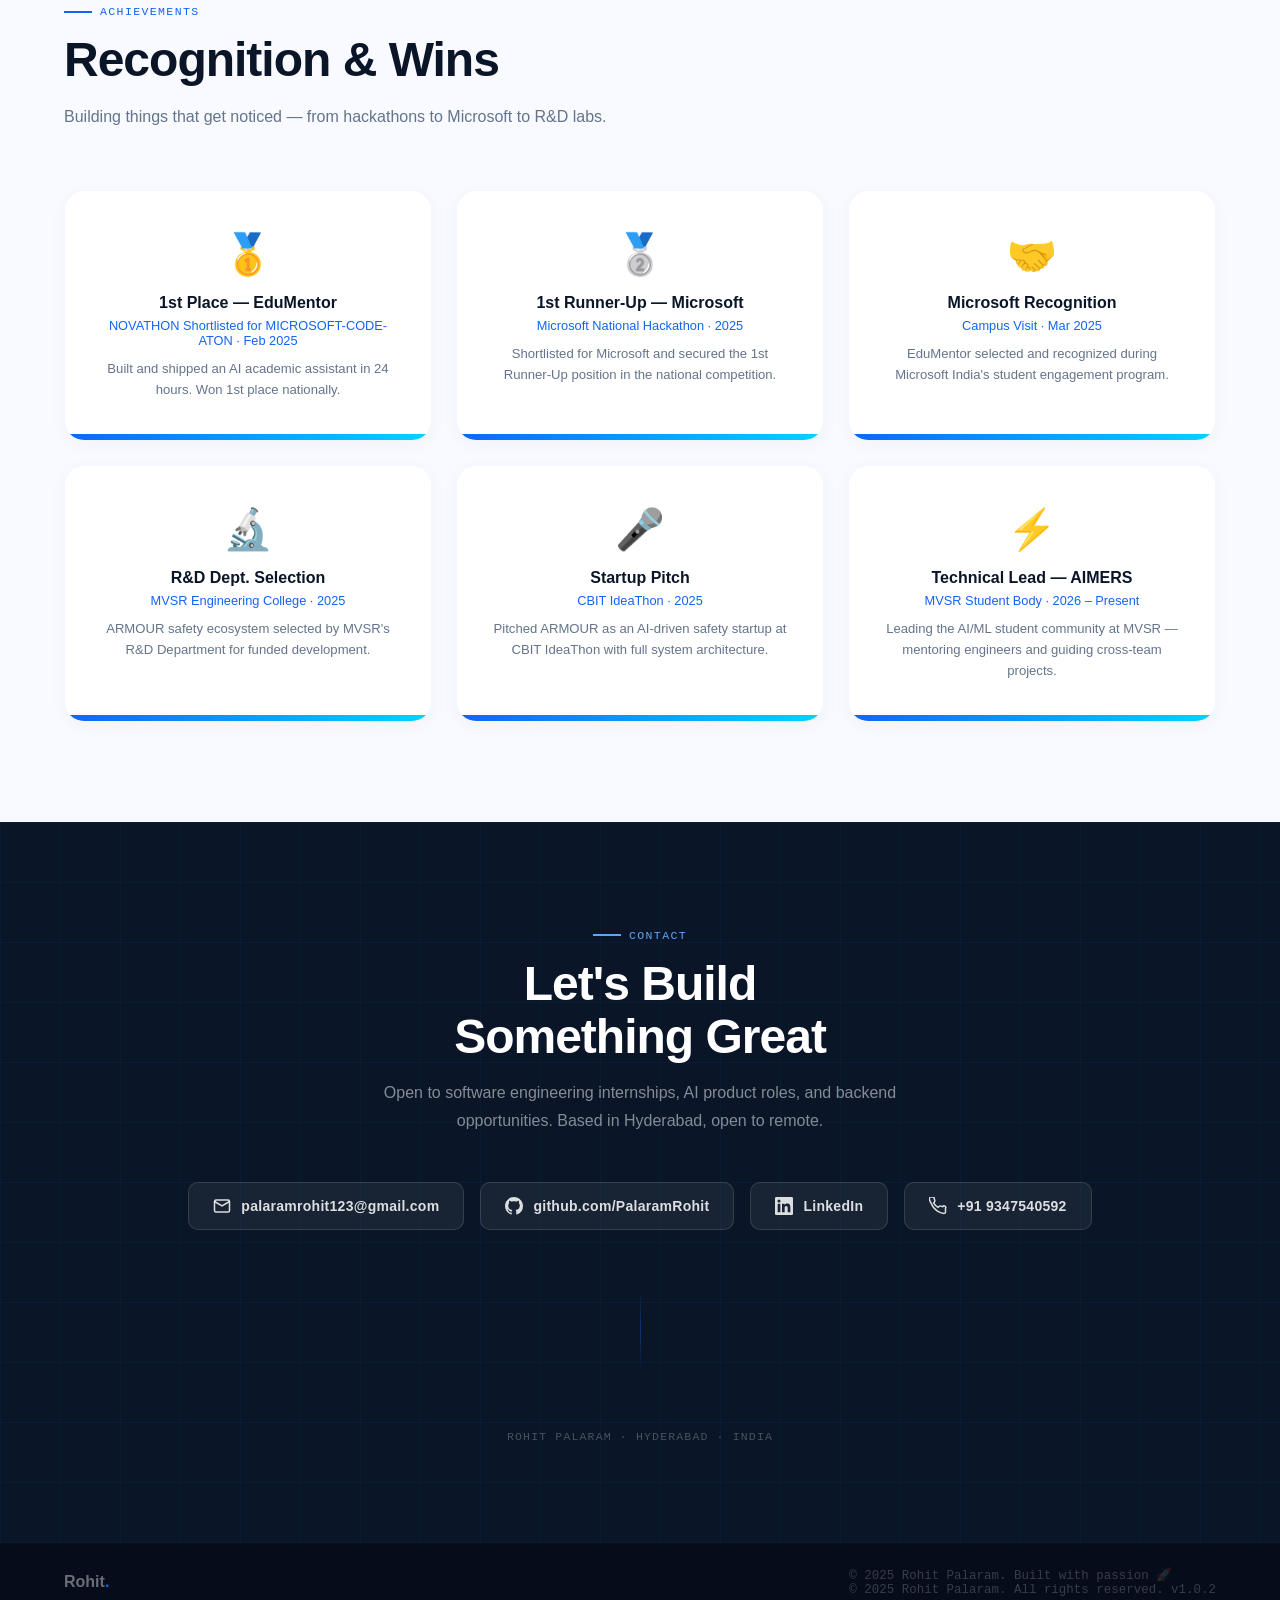
